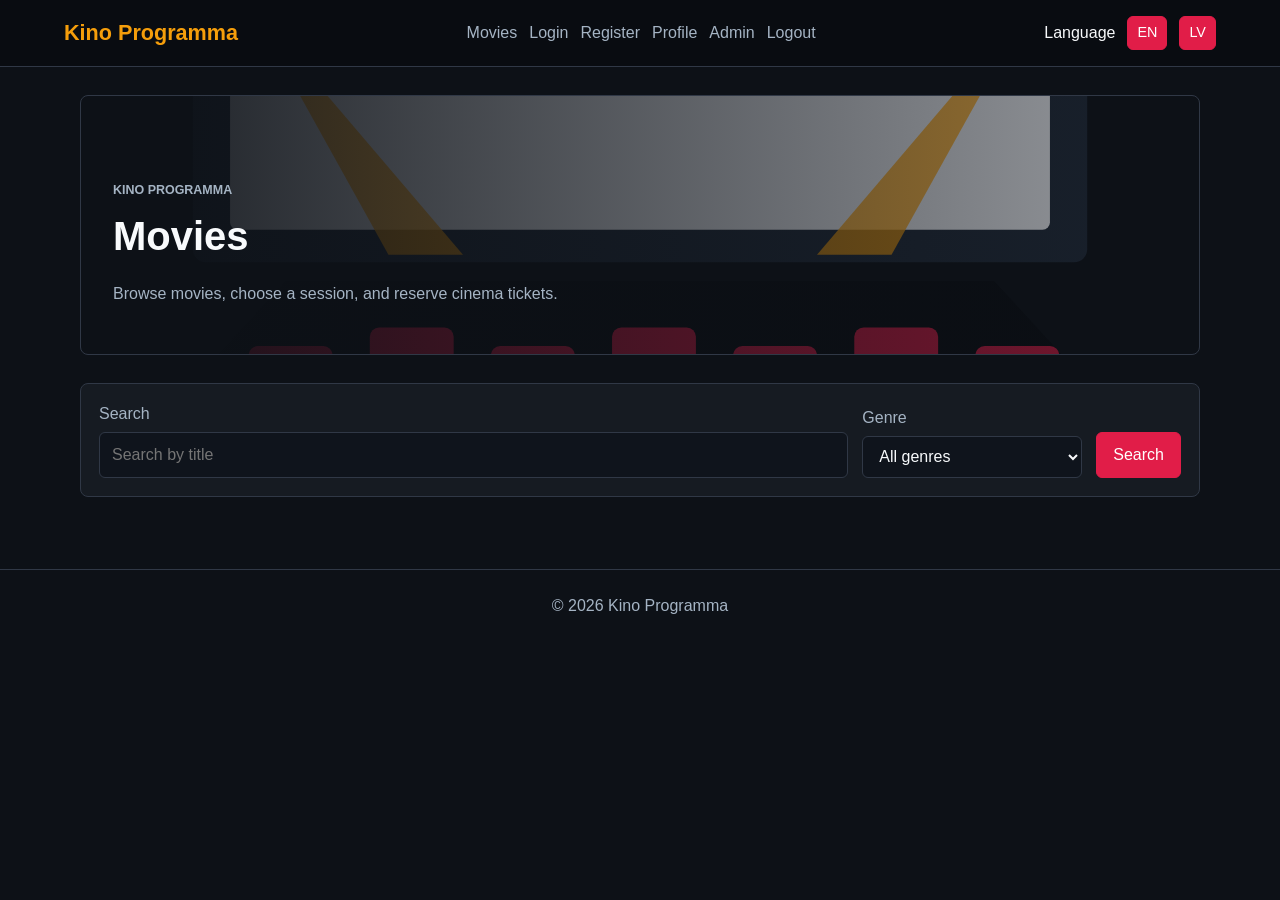
==== index.html @ 2aa00e6a "2" ====
<!doctype html>
<html lang="en">
  <head>
    <meta charset="utf-8" />
    <meta name="viewport" content="width=device-width, initial-scale=1" />
    <meta name="theme-color" content="#111827" />
    <title>Kino Programma - Movies</title>
    <link rel="manifest" href="manifest.json" />
    <link rel="stylesheet" href="css/style.css" />
  </head>
  <body>
    <header class="topbar">
      <a class="brand" href="index.html">Kino Programma</a>

      <nav>
        <a href="index.html" data-i18n="movies">Movies</a>
        <a href="login.html" class="guest-link" data-i18n="login">Login</a>
        <a href="register.html" class="guest-link" data-i18n="register"
          >Register</a
        >
        <a href="profile.html" class="user-link" data-i18n="profile">Profile</a>
        <a href="admin.html" class="admin-link" data-i18n="admin">Admin</a>
        <a href="#" id="logoutLink" class="user-link" data-i18n="logout"
          >Logout</a
        >
      </nav>

      <div class="lang">
        <span data-i18n="language">Language</span>
        <button type="button" class="small-button" onclick="setLanguage('en')">
          EN
        </button>
        <button type="button" class="small-button" onclick="setLanguage('lv')">
          LV
        </button>
      </div>
    </header>

    <main class="container">
      <section class="hero">
        <div>
          <p class="eyebrow">Kino Programma</p>
          <h1 data-i18n="movies">Movies</h1>
          <p data-i18n="welcome">
            Browse movies, choose a session, and reserve cinema tickets.
          </p>
        </div>
      </section>

      <form class="filters" id="searchForm">
        <label>
          <span data-i18n="search">Search</span>
          <input type="search" id="searchInput" placeholder="Search by title" />
        </label>

        <label>
          <span data-i18n="genre">Genre</span>
          <select id="genreSelect">
            <option value="0">All genres</option>
          </select>
        </label>

        <button type="submit" data-i18n="search">Search</button>
      </form>

      <section class="movie-grid" id="movieList"></section>
    </main>

    <footer class="footer">&copy; 2026 Kino Programma</footer>
    <script src="js/script.js"></script>
  </body>
</html>
---- css/style.css ----
:root {
  --bg: #0d1117;
  --panel: #161b22;
  --panel-light: #1f2937;
  --text: #f8fafc;
  --muted: #a5b4c4;
  --accent: #e11d48;
  --accent-2: #f59e0b;
  --line: #303846;
  --good: #22c55e;
  --warn: #f59e0b;
}

* {
  box-sizing: border-box;
}

body {
  margin: 0;
  font-family: Arial, Helvetica, sans-serif;
  background: var(--bg);
  color: var(--text);
  line-height: 1.5;
}

a {
  color: inherit;
}

.topbar {
  display: flex;
  align-items: center;
  justify-content: space-between;
  gap: 16px;
  padding: 16px 5%;
  background: #090c11;
  border-bottom: 1px solid var(--line);
  position: sticky;
  top: 0;
  z-index: 10;
}

.brand {
  color: var(--accent-2);
  font-size: 1.35rem;
  font-weight: 700;
  text-decoration: none;
}

nav,
.lang {
  display: flex;
  align-items: center;
  gap: 12px;
  flex-wrap: wrap;
}

nav a,
.lang a {
  color: var(--muted);
  text-decoration: none;
}

nav a:hover,
.lang a:hover {
  color: var(--text);
}

.container {
  width: min(1120px, 92%);
  margin: 0 auto;
  padding: 28px 0 48px;
}

.hero {
  min-height: 260px;
  display: flex;
  align-items: end;
  margin-bottom: 28px;
  padding: 32px;
  background:
    linear-gradient(90deg, rgba(13, 17, 23, 0.95), rgba(13, 17, 23, 0.35)),
    url("../images/cinema.svg");
  background-color: #141b24;
  background-size: cover;
  background-position: center;
  border: 1px solid var(--line);
  border-radius: 8px;
}

.hero h1 {
  margin: 0 0 8px;
  font-size: 2.5rem;
}

.hero p {
  max-width: 640px;
  color: var(--muted);
}

.eyebrow,
.tag {
  margin: 0 0 6px;
  color: var(--accent-2);
  font-weight: 700;
  text-transform: uppercase;
  font-size: 0.78rem;
}

.filters,
.form,
.admin-form {
  display: grid;
  gap: 14px;
  padding: 18px;
  background: var(--panel);
  border: 1px solid var(--line);
  border-radius: 8px;
  margin-bottom: 24px;
}

.filters {
  grid-template-columns: 1fr 220px auto;
  align-items: end;
}

label {
  display: grid;
  gap: 6px;
  color: var(--muted);
}

input,
select,
textarea,
button,
.button {
  min-height: 42px;
  border-radius: 6px;
  border: 1px solid var(--line);
  font: inherit;
}

input,
select,
textarea {
  width: 100%;
  padding: 10px 12px;
  color: var(--text);
  background: #0f141c;
}

textarea {
  min-height: 90px;
  resize: vertical;
}

button,
.button {
  display: inline-flex;
  justify-content: center;
  align-items: center;
  gap: 8px;
  padding: 10px 16px;
  color: white;
  background: var(--accent);
  border-color: var(--accent);
  text-decoration: none;
  cursor: pointer;
}

.small-button {
  min-height: 30px;
  padding: 5px 9px;
  font-size: 0.9rem;
}

button:hover,
.button:hover {
  filter: brightness(1.08);
}

.secondary {
  background: var(--panel-light);
  border-color: var(--line);
}

.danger {
  background: #991b1b;
  border-color: #991b1b;
}

.movie-grid {
  display: grid;
  grid-template-columns: repeat(auto-fit, minmax(240px, 1fr));
  gap: 22px;
}

.movie-card,
.detail,
.table-wrap,
.stat,
.reservation {
  background: var(--panel);
  border: 1px solid var(--line);
  border-radius: 8px;
  overflow: hidden;
}

.movie-card {
  box-shadow: 0 14px 30px rgba(0, 0, 0, 0.28);
  transition:
    transform 0.2s ease,
    box-shadow 0.2s ease,
    border-color 0.2s ease;
}

.movie-card:hover {
  transform: translateY(-6px);
  border-color: rgba(245, 158, 11, 0.55);
  box-shadow: 0 22px 44px rgba(0, 0, 0, 0.42);
}

.poster {
  aspect-ratio: 3 / 4;
  display: grid;
  place-items: center;
  background: linear-gradient(145deg, #3f0f1c, #1e293b 55%, #6b2f08);
}

.movie-poster,
.detail-poster {
  display: block;
  width: 100%;
  aspect-ratio: 2 / 3;
  object-fit: cover;
  background: #111827;
}

.detail-poster {
  border: 1px solid var(--line);
  border-radius: 8px;
  box-shadow: 0 18px 42px rgba(0, 0, 0, 0.38);
}

.poster span {
  font-size: 5rem;
  font-weight: 700;
  color: rgba(255, 255, 255, 0.88);
}

.movie-body,
.detail,
.reservation {
  padding: 18px;
}

.movie-body h2,
.detail h1 {
  margin: 0 0 10px;
}

.movie-body p,
.detail p,
.reservation p {
  color: var(--muted);
}

.movie-meta {
  display: flex;
  gap: 8px;
  flex-wrap: wrap;
  margin: 10px 0;
}

.movie-meta span {
  padding: 4px 8px;
  color: var(--text);
  background: #0f141c;
  border: 1px solid var(--line);
  border-radius: 999px;
  font-size: 0.85rem;
}

.detail-layout {
  display: grid;
  grid-template-columns: minmax(220px, 330px) 1fr;
  gap: 22px;
  align-items: start;
}

.sessions,
.stats {
  display: grid;
  gap: 14px;
  margin-top: 22px;
}

.session-row {
  display: grid;
  grid-template-columns: 1fr auto;
  gap: 12px;
  align-items: center;
  padding: 14px;
  border: 1px solid var(--line);
  border-radius: 8px;
  background: #111827;
}

.table-wrap {
  overflow-x: auto;
  margin-bottom: 24px;
}

table {
  width: 100%;
  border-collapse: collapse;
}

th,
td {
  padding: 12px;
  border-bottom: 1px solid var(--line);
  text-align: left;
}

th {
  color: var(--accent-2);
}

.actions {
  display: flex;
  gap: 8px;
  flex-wrap: wrap;
}

.notice {
  padding: 12px 14px;
  background: rgba(34, 197, 94, 0.12);
  border: 1px solid rgba(34, 197, 94, 0.45);
  border-radius: 8px;
}

.error {
  padding: 12px 14px;
  background: rgba(225, 29, 72, 0.14);
  border: 1px solid rgba(225, 29, 72, 0.45);
  border-radius: 8px;
}

.footer {
  padding: 24px 5%;
  color: var(--muted);
  border-top: 1px solid var(--line);
  text-align: center;
}

@media (max-width: 760px) {
  .topbar,
  .filters,
  .detail-layout,
  .session-row {
    grid-template-columns: 1fr;
  }

  .topbar {
    display: grid;
  }

  .hero {
    padding: 22px;
  }

  .hero h1 {
    font-size: 2rem;
  }
}
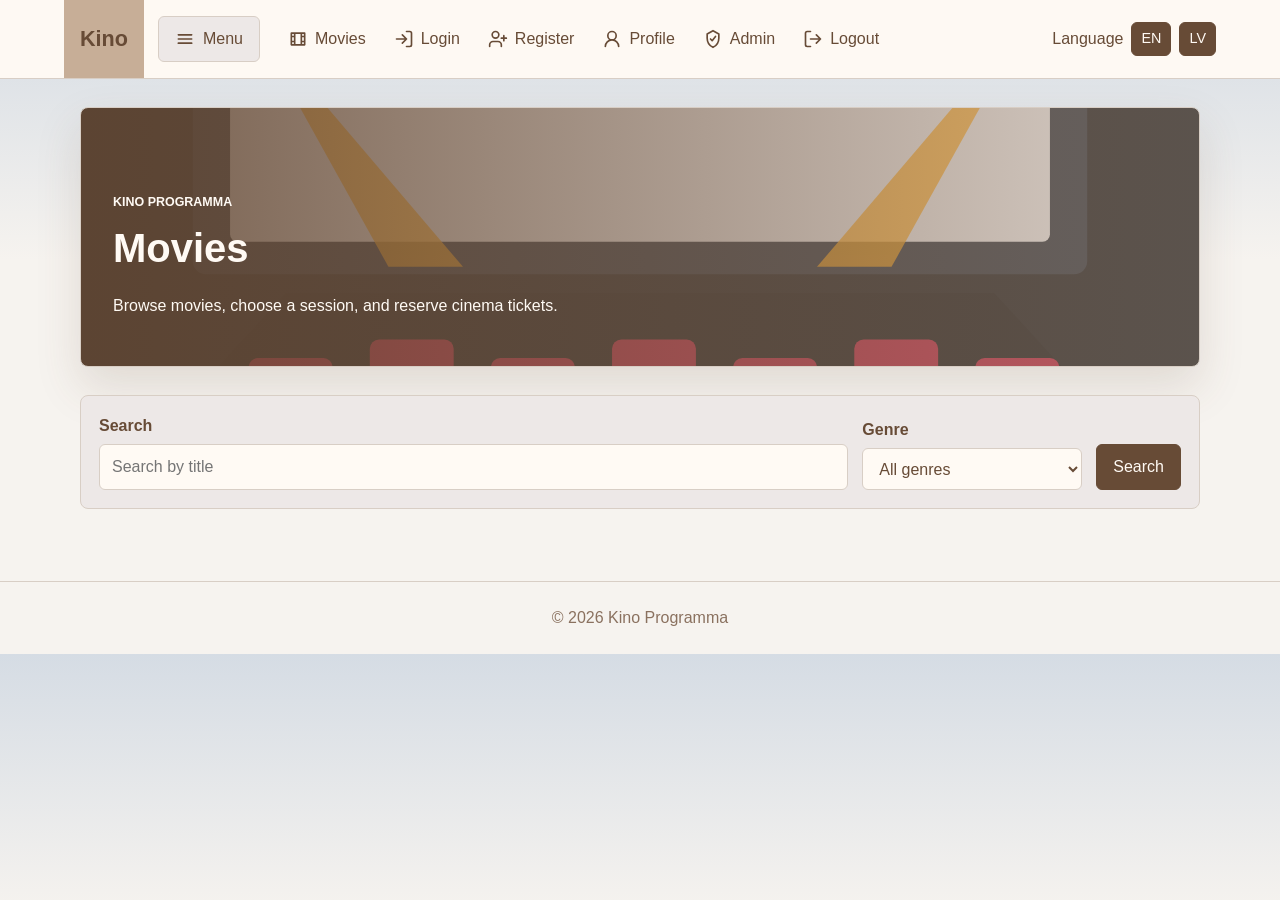
==== commit 0dc7b9e6: "4" ====
--- a/index.html
+++ b/index.html
@@ -10,19 +10,19 @@
   </head>
   <body>
     <header class="topbar">
-      <a class="brand" href="index.html">Kino Programma</a>
+      <a class="brand" href="index.html">Kino</a>
+      <button type="button" class="menu-button" onclick="toggleMenu()">
+        <span class="nav-icon icon-menu" aria-hidden="true"></span>
+        <span data-i18n="menu">Menu</span>
+      </button>
 
-      <nav>
-        <a href="index.html" data-i18n="movies">Movies</a>
-        <a href="login.html" class="guest-link" data-i18n="login">Login</a>
-        <a href="register.html" class="guest-link" data-i18n="register"
-          >Register</a
-        >
-        <a href="profile.html" class="user-link" data-i18n="profile">Profile</a>
-        <a href="admin.html" class="admin-link" data-i18n="admin">Admin</a>
-        <a href="#" id="logoutLink" class="user-link" data-i18n="logout"
-          >Logout</a
-        >
+      <nav id="mainNav">
+        <a href="index.html"><span class="nav-icon icon-movies" aria-hidden="true"></span><span data-i18n="movies">Movies</span></a>
+        <a href="login.html" class="guest-link"><span class="nav-icon icon-login" aria-hidden="true"></span><span data-i18n="login">Login</span></a>
+        <a href="register.html" class="guest-link"><span class="nav-icon icon-register" aria-hidden="true"></span><span data-i18n="register">Register</span></a>
+        <a href="profile.html" class="user-link"><span class="nav-icon icon-profile" aria-hidden="true"></span><span data-i18n="profile">Profile</span></a>
+        <a href="admin.html" class="admin-link"><span class="nav-icon icon-admin" aria-hidden="true"></span><span data-i18n="admin">Admin</span></a>
+        <a href="#" id="logoutLink" class="user-link"><span class="nav-icon icon-logout" aria-hidden="true"></span><span data-i18n="logout">Logout</span></a>
       </nav>
 
       <div class="lang">
@@ -57,6 +57,18 @@
           <span data-i18n="genre">Genre</span>
           <select id="genreSelect">
             <option value="0">All genres</option>
+            <option value="1">Action</option>
+            <option value="2">Horror</option>
+            <option value="3">Comedy</option>
+            <option value="4">Drama</option>
+            <option value="5">Science Fiction</option>
+            <option value="6">Family Adventure</option>
+            <option value="7">Animation</option>
+            <option value="8">Fantasy</option>
+            <option value="9">Romance</option>
+            <option value="10">Thriller</option>
+            <option value="11">Crime</option>
+            <option value="12">Documentary</option>
           </select>
         </label>
 
--- a/css/style.css
+++ b/css/style.css
@@ -1,14 +1,16 @@
 :root {
-  --bg: #0d1117;
-  --panel: #161b22;
-  --panel-light: #1f2937;
-  --text: #f8fafc;
-  --muted: #a5b4c4;
-  --accent: #e11d48;
-  --accent-2: #f59e0b;
-  --line: #303846;
-  --good: #22c55e;
-  --warn: #f59e0b;
+  --bg: #f6f3ef;
+  --panel: #ede8e7;
+  --panel-light: #d5dce4;
+  --text: #674b36;
+  --muted: #8a715f;
+  --accent: #674b36;
+  --accent-2: #c7ae97;
+  --line: #d8cec5;
+  --good: #5f8c68;
+  --warn: #b9824b;
+  --danger: #9a5848;
+  --soft: #fffaf4;
 }
 
 * {
@@ -18,7 +20,9 @@
 body {
   margin: 0;
   font-family: Arial, Helvetica, sans-serif;
-  background: var(--bg);
+  background:
+    linear-gradient(180deg, #d5dce4 0, #f6f3ef 260px),
+    var(--bg);
   color: var(--text);
   line-height: 1.5;
 }
@@ -28,20 +32,27 @@
 }
 
 .topbar {
-  display: flex;
+  display: grid;
+  grid-template-columns: auto auto 1fr auto;
   align-items: center;
-  justify-content: space-between;
-  gap: 16px;
-  padding: 16px 5%;
-  background: #090c11;
+  gap: 0;
+  padding: 0 5%;
+  background: rgba(255, 250, 244, 0.96);
   border-bottom: 1px solid var(--line);
   position: sticky;
   top: 0;
   z-index: 10;
+  backdrop-filter: blur(10px);
 }
 
 .brand {
-  color: var(--accent-2);
+  display: grid;
+  place-items: center;
+  min-width: 76px;
+  min-height: 78px;
+  padding: 0 16px;
+  color: var(--accent);
+  background: var(--accent-2);
   font-size: 1.35rem;
   font-weight: 700;
   text-decoration: none;
@@ -51,19 +62,99 @@
 .lang {
   display: flex;
   align-items: center;
-  gap: 12px;
+  gap: 8px;
   flex-wrap: wrap;
+}
+
+nav {
+  padding-left: 18px;
 }
 
 nav a,
 .lang a {
-  color: var(--muted);
+  display: inline-flex;
+  align-items: center;
+  gap: 7px;
+  min-height: 44px;
+  padding: 8px 10px;
+  color: var(--text);
+  border-radius: 6px;
   text-decoration: none;
 }
 
 nav a:hover,
 .lang a:hover {
-  color: var(--text);
+  background: var(--panel);
+  color: var(--warn);
+}
+
+.menu-button {
+  display: inline-flex;
+  align-items: center;
+  gap: 8px;
+  min-height: 44px;
+  margin-left: 14px;
+  color: var(--text);
+  background: var(--panel);
+  border-color: var(--line);
+}
+
+.menu-button:hover {
+  color: var(--text);
+  background: var(--accent-2);
+  border-color: var(--accent-2);
+}
+
+.nav-icon {
+  display: inline-block;
+  width: 20px;
+  height: 20px;
+  flex: 0 0 auto;
+  background-color: currentColor;
+  background-position: center;
+  background-repeat: no-repeat;
+  background-size: 20px 20px;
+  mask-position: center;
+  mask-repeat: no-repeat;
+  mask-size: 20px 20px;
+  -webkit-mask-position: center;
+  -webkit-mask-repeat: no-repeat;
+  -webkit-mask-size: 20px 20px;
+}
+
+.icon-menu {
+  mask-image: url("data:image/svg+xml,%3Csvg%20viewBox%3D%270%200%2024%2024%27%20xmlns%3D%27http%3A//www.w3.org/2000/svg%27%3E%3Cpath%20d%3D%27M4%207h16M4%2012h16M4%2017h16%27%20stroke%3D%27black%27%20stroke-width%3D%272%27%20stroke-linecap%3D%27round%27/%3E%3C/svg%3E");
+  -webkit-mask-image: url("data:image/svg+xml,%3Csvg%20viewBox%3D%270%200%2024%2024%27%20xmlns%3D%27http%3A//www.w3.org/2000/svg%27%3E%3Cpath%20d%3D%27M4%207h16M4%2012h16M4%2017h16%27%20stroke%3D%27black%27%20stroke-width%3D%272%27%20stroke-linecap%3D%27round%27/%3E%3C/svg%3E");
+}
+
+.icon-movies {
+  mask-image: url("data:image/svg+xml,%3Csvg%20viewBox%3D%270%200%2024%2024%27%20xmlns%3D%27http%3A//www.w3.org/2000/svg%27%3E%3Cpath%20d%3D%27M4%205h16v14H4zM8%205v14M16%205v14M4%209h4M16%209h4M4%2015h4M16%2015h4%27%20stroke%3D%27black%27%20stroke-width%3D%272%27%20fill%3D%27none%27%20stroke-linejoin%3D%27round%27/%3E%3C/svg%3E");
+  -webkit-mask-image: url("data:image/svg+xml,%3Csvg%20viewBox%3D%270%200%2024%2024%27%20xmlns%3D%27http%3A//www.w3.org/2000/svg%27%3E%3Cpath%20d%3D%27M4%205h16v14H4zM8%205v14M16%205v14M4%209h4M16%209h4M4%2015h4M16%2015h4%27%20stroke%3D%27black%27%20stroke-width%3D%272%27%20fill%3D%27none%27%20stroke-linejoin%3D%27round%27/%3E%3C/svg%3E");
+}
+
+.icon-login {
+  mask-image: url("data:image/svg+xml,%3Csvg%20viewBox%3D%270%200%2024%2024%27%20xmlns%3D%27http%3A//www.w3.org/2000/svg%27%3E%3Cpath%20d%3D%27M15%203h4a2%202%200%200%201%202%202v14a2%202%200%200%201-2%202h-4M10%2017l5-5-5-5M15%2012H3%27%20stroke%3D%27black%27%20stroke-width%3D%272%27%20fill%3D%27none%27%20stroke-linecap%3D%27round%27%20stroke-linejoin%3D%27round%27/%3E%3C/svg%3E");
+  -webkit-mask-image: url("data:image/svg+xml,%3Csvg%20viewBox%3D%270%200%2024%2024%27%20xmlns%3D%27http%3A//www.w3.org/2000/svg%27%3E%3Cpath%20d%3D%27M15%203h4a2%202%200%200%201%202%202v14a2%202%200%200%201-2%202h-4M10%2017l5-5-5-5M15%2012H3%27%20stroke%3D%27black%27%20stroke-width%3D%272%27%20fill%3D%27none%27%20stroke-linecap%3D%27round%27%20stroke-linejoin%3D%27round%27/%3E%3C/svg%3E");
+}
+
+.icon-register {
+  mask-image: url("data:image/svg+xml,%3Csvg%20viewBox%3D%270%200%2024%2024%27%20xmlns%3D%27http%3A//www.w3.org/2000/svg%27%3E%3Cpath%20d%3D%27M16%2021v-2a4%204%200%200%200-4-4H6a4%204%200%200%200-4%204v2M9%2011a4%204%200%201%200%200-8%204%204%200%200%200%200%208M19%208v6M22%2011h-6%27%20stroke%3D%27black%27%20stroke-width%3D%272%27%20fill%3D%27none%27%20stroke-linecap%3D%27round%27%20stroke-linejoin%3D%27round%27/%3E%3C/svg%3E");
+  -webkit-mask-image: url("data:image/svg+xml,%3Csvg%20viewBox%3D%270%200%2024%2024%27%20xmlns%3D%27http%3A//www.w3.org/2000/svg%27%3E%3Cpath%20d%3D%27M16%2021v-2a4%204%200%200%200-4-4H6a4%204%200%200%200-4%204v2M9%2011a4%204%200%201%200%200-8%204%204%200%200%200%200%208M19%208v6M22%2011h-6%27%20stroke%3D%27black%27%20stroke-width%3D%272%27%20fill%3D%27none%27%20stroke-linecap%3D%27round%27%20stroke-linejoin%3D%27round%27/%3E%3C/svg%3E");
+}
+
+.icon-profile {
+  mask-image: url("data:image/svg+xml,%3Csvg%20viewBox%3D%270%200%2024%2024%27%20xmlns%3D%27http%3A//www.w3.org/2000/svg%27%3E%3Cpath%20d%3D%27M20%2021a8%208%200%201%200-16%200M12%2013a5%205%200%201%200%200-10%205%205%200%200%200%200%2010%27%20stroke%3D%27black%27%20stroke-width%3D%272%27%20fill%3D%27none%27%20stroke-linecap%3D%27round%27/%3E%3C/svg%3E");
+  -webkit-mask-image: url("data:image/svg+xml,%3Csvg%20viewBox%3D%270%200%2024%2024%27%20xmlns%3D%27http%3A//www.w3.org/2000/svg%27%3E%3Cpath%20d%3D%27M20%2021a8%208%200%201%200-16%200M12%2013a5%205%200%201%200%200-10%205%205%200%200%200%200%2010%27%20stroke%3D%27black%27%20stroke-width%3D%272%27%20fill%3D%27none%27%20stroke-linecap%3D%27round%27/%3E%3C/svg%3E");
+}
+
+.icon-admin {
+  mask-image: url("data:image/svg+xml,%3Csvg%20viewBox%3D%270%200%2024%2024%27%20xmlns%3D%27http%3A//www.w3.org/2000/svg%27%3E%3Cpath%20d%3D%27M12%202l7%204v5c0%205-3%209-7%2011-4-2-7-6-7-11V6zM9%2012l2%202%204-5%27%20stroke%3D%27black%27%20stroke-width%3D%272%27%20fill%3D%27none%27%20stroke-linecap%3D%27round%27%20stroke-linejoin%3D%27round%27/%3E%3C/svg%3E");
+  -webkit-mask-image: url("data:image/svg+xml,%3Csvg%20viewBox%3D%270%200%2024%2024%27%20xmlns%3D%27http%3A//www.w3.org/2000/svg%27%3E%3Cpath%20d%3D%27M12%202l7%204v5c0%205-3%209-7%2011-4-2-7-6-7-11V6zM9%2012l2%202%204-5%27%20stroke%3D%27black%27%20stroke-width%3D%272%27%20fill%3D%27none%27%20stroke-linecap%3D%27round%27%20stroke-linejoin%3D%27round%27/%3E%3C/svg%3E");
+}
+
+.icon-logout {
+  mask-image: url("data:image/svg+xml,%3Csvg%20viewBox%3D%270%200%2024%2024%27%20xmlns%3D%27http%3A//www.w3.org/2000/svg%27%3E%3Cpath%20d%3D%27M9%2021H5a2%202%200%200%201-2-2V5a2%202%200%200%201%202-2h4M16%2017l5-5-5-5M21%2012H9%27%20stroke%3D%27black%27%20stroke-width%3D%272%27%20fill%3D%27none%27%20stroke-linecap%3D%27round%27%20stroke-linejoin%3D%27round%27/%3E%3C/svg%3E");
+  -webkit-mask-image: url("data:image/svg+xml,%3Csvg%20viewBox%3D%270%200%2024%2024%27%20xmlns%3D%27http%3A//www.w3.org/2000/svg%27%3E%3Cpath%20d%3D%27M9%2021H5a2%202%200%200%201-2-2V5a2%202%200%200%201%202-2h4M16%2017l5-5-5-5M21%2012H9%27%20stroke%3D%27black%27%20stroke-width%3D%272%27%20fill%3D%27none%27%20stroke-linecap%3D%27round%27%20stroke-linejoin%3D%27round%27/%3E%3C/svg%3E");
 }
 
 .container {
@@ -79,29 +170,31 @@
   margin-bottom: 28px;
   padding: 32px;
   background:
-    linear-gradient(90deg, rgba(13, 17, 23, 0.95), rgba(13, 17, 23, 0.35)),
+    linear-gradient(90deg, rgba(103, 75, 54, 0.88), rgba(199, 174, 151, 0.42)),
     url("../images/cinema.svg");
-  background-color: #141b24;
+  background-color: var(--panel-light);
   background-size: cover;
   background-position: center;
   border: 1px solid var(--line);
   border-radius: 8px;
+  box-shadow: 0 20px 45px rgba(103, 75, 54, 0.15);
 }
 
 .hero h1 {
   margin: 0 0 8px;
+  color: #fffaf4;
   font-size: 2.5rem;
 }
 
 .hero p {
   max-width: 640px;
-  color: var(--muted);
+  color: #fffaf4;
 }
 
 .eyebrow,
 .tag {
   margin: 0 0 6px;
-  color: var(--accent-2);
+  color: var(--warn);
   font-weight: 700;
   text-transform: uppercase;
   font-size: 0.78rem;
@@ -127,6 +220,15 @@
 label {
   display: grid;
   gap: 6px;
+  color: var(--muted);
+}
+
+label span {
+  color: var(--text);
+  font-weight: 700;
+}
+
+small {
   color: var(--muted);
 }
 
@@ -147,7 +249,14 @@
   width: 100%;
   padding: 10px 12px;
   color: var(--text);
-  background: #0f141c;
+  background: var(--soft);
+}
+
+input:focus,
+select:focus,
+textarea:focus {
+  outline: 2px solid rgba(199, 174, 151, 0.7);
+  border-color: var(--accent-2);
 }
 
 textarea {
@@ -162,7 +271,7 @@
   align-items: center;
   gap: 8px;
   padding: 10px 16px;
-  color: white;
+  color: #fffaf4;
   background: var(--accent);
   border-color: var(--accent);
   text-decoration: none;
@@ -177,17 +286,31 @@
 
 button:hover,
 .button:hover {
-  filter: brightness(1.08);
+  background: #7a5a42;
+  border-color: #7a5a42;
+}
+
+button:disabled,
+input:disabled {
+  cursor: not-allowed;
+  opacity: 0.55;
 }
 
 .secondary {
+  color: var(--text);
   background: var(--panel-light);
   border-color: var(--line);
 }
 
+.secondary:hover {
+  color: var(--text);
+  background: #c7ae97;
+  border-color: #c7ae97;
+}
+
 .danger {
-  background: #991b1b;
-  border-color: #991b1b;
+  background: var(--danger);
+  border-color: var(--danger);
 }
 
 .movie-grid {
@@ -208,7 +331,7 @@
 }
 
 .movie-card {
-  box-shadow: 0 14px 30px rgba(0, 0, 0, 0.28);
+  box-shadow: 0 14px 30px rgba(103, 75, 54, 0.12);
   transition:
     transform 0.2s ease,
     box-shadow 0.2s ease,
@@ -217,15 +340,15 @@
 
 .movie-card:hover {
   transform: translateY(-6px);
-  border-color: rgba(245, 158, 11, 0.55);
-  box-shadow: 0 22px 44px rgba(0, 0, 0, 0.42);
+  border-color: rgba(199, 174, 151, 0.85);
+  box-shadow: 0 22px 44px rgba(103, 75, 54, 0.18);
 }
 
 .poster {
   aspect-ratio: 3 / 4;
   display: grid;
   place-items: center;
-  background: linear-gradient(145deg, #3f0f1c, #1e293b 55%, #6b2f08);
+  background: linear-gradient(145deg, #d5dce4, #ede8e7 55%, #c7ae97);
 }
 
 .movie-poster,
@@ -234,19 +357,19 @@
   width: 100%;
   aspect-ratio: 2 / 3;
   object-fit: cover;
-  background: #111827;
+  background: var(--panel-light);
 }
 
 .detail-poster {
   border: 1px solid var(--line);
   border-radius: 8px;
-  box-shadow: 0 18px 42px rgba(0, 0, 0, 0.38);
+  box-shadow: 0 18px 42px rgba(103, 75, 54, 0.18);
 }
 
 .poster span {
   font-size: 5rem;
   font-weight: 700;
-  color: rgba(255, 255, 255, 0.88);
+  color: var(--accent);
 }
 
 .movie-body,
@@ -276,7 +399,7 @@
 .movie-meta span {
   padding: 4px 8px;
   color: var(--text);
-  background: #0f141c;
+  background: var(--soft);
   border: 1px solid var(--line);
   border-radius: 999px;
   font-size: 0.85rem;
@@ -294,6 +417,22 @@
   display: grid;
   gap: 14px;
   margin-top: 22px;
+}
+
+.stats {
+  grid-template-columns: repeat(auto-fit, minmax(220px, 1fr));
+  margin-bottom: 28px;
+}
+
+.stat p {
+  margin: 0 0 8px;
+  color: var(--muted);
+}
+
+.stat strong {
+  display: block;
+  font-size: 1.6rem;
+  color: var(--accent);
 }
 
 .session-row {
@@ -304,7 +443,7 @@
   padding: 14px;
   border: 1px solid var(--line);
   border-radius: 8px;
-  background: #111827;
+  background: var(--soft);
 }
 
 .table-wrap {
@@ -325,7 +464,7 @@
 }
 
 th {
-  color: var(--accent-2);
+  color: var(--accent);
 }
 
 .actions {
@@ -336,16 +475,27 @@
 
 .notice {
   padding: 12px 14px;
-  background: rgba(34, 197, 94, 0.12);
-  border: 1px solid rgba(34, 197, 94, 0.45);
+  color: #31543a;
+  background: rgba(95, 140, 104, 0.14);
+  border: 1px solid rgba(95, 140, 104, 0.45);
   border-radius: 8px;
 }
 
 .error {
   padding: 12px 14px;
-  background: rgba(225, 29, 72, 0.14);
-  border: 1px solid rgba(225, 29, 72, 0.45);
-  border-radius: 8px;
+  color: #7b372d;
+  background: rgba(154, 88, 72, 0.14);
+  border: 1px solid rgba(154, 88, 72, 0.45);
+  border-radius: 8px;
+}
+
+.page-message {
+  margin: 0 0 18px;
+}
+
+.empty {
+  color: var(--muted);
+  margin: 0;
 }
 
 .footer {
@@ -356,7 +506,6 @@
 }
 
 @media (max-width: 760px) {
-  .topbar,
   .filters,
   .detail-layout,
   .session-row {
@@ -364,7 +513,38 @@
   }
 
   .topbar {
-    display: grid;
+    grid-template-columns: auto 1fr;
+    gap: 10px;
+    padding: 0 4% 12px;
+  }
+
+  .brand {
+    min-height: 64px;
+    min-width: 68px;
+  }
+
+  .menu-button {
+    justify-self: end;
+    margin-left: 0;
+  }
+
+  nav {
+    display: none;
+    grid-column: 1 / -1;
+    padding-left: 0;
+  }
+
+  nav.is-open {
+    display: flex;
+  }
+
+  nav a {
+    width: 100%;
+    background: var(--panel);
+  }
+
+  .lang {
+    grid-column: 1 / -1;
   }
 
   .hero {
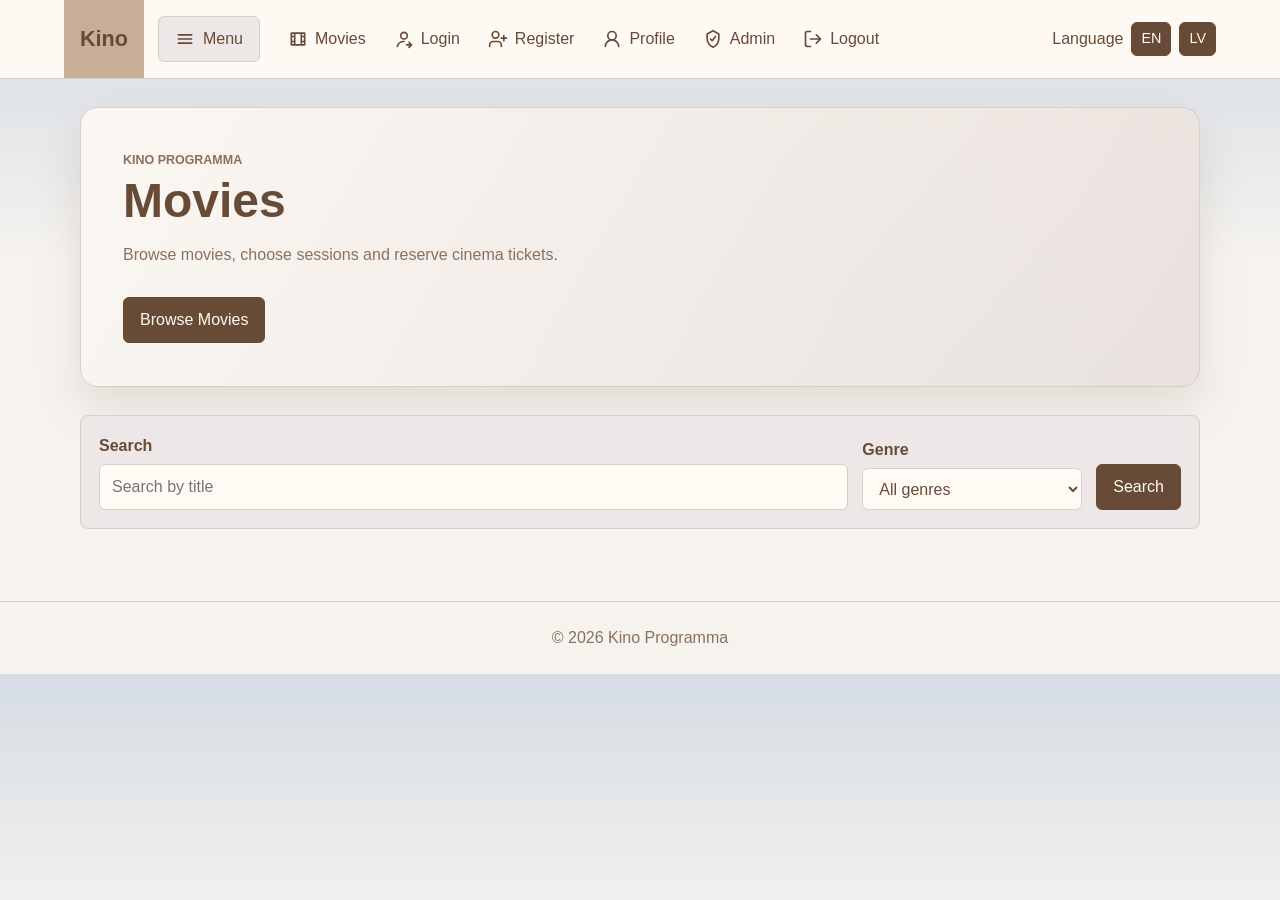
==== commit 86892a3d: "6" ====
--- a/index.html
+++ b/index.html
@@ -15,14 +15,54 @@
         <span class="nav-icon icon-menu" aria-hidden="true"></span>
         <span data-i18n="menu">Menu</span>
       </button>
+      <div class="menu-dropdown" id="menuDropdown">
+        <a href="index.html#movieList"
+          ><span class="nav-icon icon-movies" aria-hidden="true"></span
+          ><span data-i18n="movies">Movies</span></a
+        >
+        <a href="index.html#movieList"
+          ><span class="nav-icon icon-sessions" aria-hidden="true"></span
+          ><span data-i18n="sessions">Sessions</span></a
+        >
+        <a href="#"
+          ><span class="nav-icon icon-news" aria-hidden="true"></span
+          ><span data-i18n="news">News</span></a
+        >
+        <a href="#"
+          ><span class="nav-icon icon-gifts" aria-hidden="true"></span
+          ><span data-i18n="gifts">Gifts</span></a
+        >
+        <a href="#"
+          ><span class="nav-icon icon-events" aria-hidden="true"></span
+          ><span data-i18n="events">Events</span></a
+        >
+      </div>
 
       <nav id="mainNav">
-        <a href="index.html"><span class="nav-icon icon-movies" aria-hidden="true"></span><span data-i18n="movies">Movies</span></a>
-        <a href="login.html" class="guest-link"><span class="nav-icon icon-login" aria-hidden="true"></span><span data-i18n="login">Login</span></a>
-        <a href="register.html" class="guest-link"><span class="nav-icon icon-register" aria-hidden="true"></span><span data-i18n="register">Register</span></a>
-        <a href="profile.html" class="user-link"><span class="nav-icon icon-profile" aria-hidden="true"></span><span data-i18n="profile">Profile</span></a>
-        <a href="admin.html" class="admin-link"><span class="nav-icon icon-admin" aria-hidden="true"></span><span data-i18n="admin">Admin</span></a>
-        <a href="#" id="logoutLink" class="user-link"><span class="nav-icon icon-logout" aria-hidden="true"></span><span data-i18n="logout">Logout</span></a>
+        <a href="index.html"
+          ><span class="nav-icon icon-movies" aria-hidden="true"></span
+          ><span data-i18n="movies">Movies</span></a
+        >
+        <a href="login.html" class="guest-link"
+          ><span class="nav-icon icon-login" aria-hidden="true"></span
+          ><span data-i18n="login">Login</span></a
+        >
+        <a href="register.html" class="guest-link"
+          ><span class="nav-icon icon-register" aria-hidden="true"></span
+          ><span data-i18n="register">Register</span></a
+        >
+        <a href="profile.html" class="user-link"
+          ><span class="nav-icon icon-profile" aria-hidden="true"></span
+          ><span data-i18n="profile">Profile</span></a
+        >
+        <a href="admin.html" class="admin-link"
+          ><span class="nav-icon icon-admin" aria-hidden="true"></span
+          ><span data-i18n="admin">Admin</span></a
+        >
+        <a href="#" id="logoutLink" class="user-link"
+          ><span class="nav-icon icon-logout" aria-hidden="true"></span
+          ><span data-i18n="logout">Logout</span></a
+        >
       </nav>
 
       <div class="lang">
@@ -41,9 +81,8 @@
         <div>
           <p class="eyebrow">Kino Programma</p>
           <h1 data-i18n="movies">Movies</h1>
-          <p data-i18n="welcome">
-            Browse movies, choose a session, and reserve cinema tickets.
-          </p>
+          <p>Browse movies, choose sessions and reserve cinema tickets.</p>
+          <a class="button hero-button" href="#movieList">Browse Movies</a>
         </div>
       </section>
 
--- a/css/style.css
+++ b/css/style.css
@@ -20,9 +20,7 @@
 body {
   margin: 0;
   font-family: Arial, Helvetica, sans-serif;
-  background:
-    linear-gradient(180deg, #d5dce4 0, #f6f3ef 260px),
-    var(--bg);
+  background: linear-gradient(180deg, #d5dce4 0, #f6f3ef 260px), var(--bg);
   color: var(--text);
   line-height: 1.5;
 }
@@ -103,6 +101,40 @@
   color: var(--text);
   background: var(--accent-2);
   border-color: var(--accent-2);
+}
+
+.menu-dropdown {
+  position: absolute;
+  top: calc(100% + 8px);
+  left: calc(5% + 104px);
+  display: none;
+  width: min(280px, 90vw);
+  padding: 10px;
+  background: var(--soft);
+  border: 1px solid var(--line);
+  border-radius: 10px;
+  box-shadow: 0 18px 34px rgba(103, 75, 54, 0.16);
+  z-index: 20;
+}
+
+.menu-dropdown.is-open {
+  display: grid;
+  gap: 4px;
+}
+
+.menu-dropdown a {
+  display: flex;
+  align-items: center;
+  gap: 10px;
+  padding: 10px 12px;
+  color: var(--text);
+  border-radius: 7px;
+  text-decoration: none;
+}
+
+.menu-dropdown a:hover {
+  background: var(--panel);
+  color: var(--warn);
 }
 
 .nav-icon {
@@ -133,8 +165,8 @@
 }
 
 .icon-login {
-  mask-image: url("data:image/svg+xml,%3Csvg%20viewBox%3D%270%200%2024%2024%27%20xmlns%3D%27http%3A//www.w3.org/2000/svg%27%3E%3Cpath%20d%3D%27M15%203h4a2%202%200%200%201%202%202v14a2%202%200%200%201-2%202h-4M10%2017l5-5-5-5M15%2012H3%27%20stroke%3D%27black%27%20stroke-width%3D%272%27%20fill%3D%27none%27%20stroke-linecap%3D%27round%27%20stroke-linejoin%3D%27round%27/%3E%3C/svg%3E");
-  -webkit-mask-image: url("data:image/svg+xml,%3Csvg%20viewBox%3D%270%200%2024%2024%27%20xmlns%3D%27http%3A//www.w3.org/2000/svg%27%3E%3Cpath%20d%3D%27M15%203h4a2%202%200%200%201%202%202v14a2%202%200%200%201-2%202h-4M10%2017l5-5-5-5M15%2012H3%27%20stroke%3D%27black%27%20stroke-width%3D%272%27%20fill%3D%27none%27%20stroke-linecap%3D%27round%27%20stroke-linejoin%3D%27round%27/%3E%3C/svg%3E");
+  mask-image: url("data:image/svg+xml,%3Csvg%20viewBox%3D%270%200%2024%2024%27%20xmlns%3D%27http%3A//www.w3.org/2000/svg%27%3E%3Cpath%20d%3D%27M12%2012a4%204%200%201%200%200-8%204%204%200%200%200%200%208zM4%2021a8%208%200%200%201%208-6M15%2019h6M18%2016l3%203-3%203%27%20stroke%3D%27black%27%20stroke-width%3D%272%27%20fill%3D%27none%27%20stroke-linecap%3D%27round%27%20stroke-linejoin%3D%27round%27/%3E%3C/svg%3E");
+  -webkit-mask-image: url("data:image/svg+xml,%3Csvg%20viewBox%3D%270%200%2024%2024%27%20xmlns%3D%27http%3A//www.w3.org/2000/svg%27%3E%3Cpath%20d%3D%27M12%2012a4%204%200%201%200%200-8%204%204%200%200%200%200%208zM4%2021a8%208%200%200%201%208-6M15%2019h6M18%2016l3%203-3%203%27%20stroke%3D%27black%27%20stroke-width%3D%272%27%20fill%3D%27none%27%20stroke-linecap%3D%27round%27%20stroke-linejoin%3D%27round%27/%3E%3C/svg%3E");
 }
 
 .icon-register {
@@ -155,6 +187,26 @@
 .icon-logout {
   mask-image: url("data:image/svg+xml,%3Csvg%20viewBox%3D%270%200%2024%2024%27%20xmlns%3D%27http%3A//www.w3.org/2000/svg%27%3E%3Cpath%20d%3D%27M9%2021H5a2%202%200%200%201-2-2V5a2%202%200%200%201%202-2h4M16%2017l5-5-5-5M21%2012H9%27%20stroke%3D%27black%27%20stroke-width%3D%272%27%20fill%3D%27none%27%20stroke-linecap%3D%27round%27%20stroke-linejoin%3D%27round%27/%3E%3C/svg%3E");
   -webkit-mask-image: url("data:image/svg+xml,%3Csvg%20viewBox%3D%270%200%2024%2024%27%20xmlns%3D%27http%3A//www.w3.org/2000/svg%27%3E%3Cpath%20d%3D%27M9%2021H5a2%202%200%200%201-2-2V5a2%202%200%200%201%202-2h4M16%2017l5-5-5-5M21%2012H9%27%20stroke%3D%27black%27%20stroke-width%3D%272%27%20fill%3D%27none%27%20stroke-linecap%3D%27round%27%20stroke-linejoin%3D%27round%27/%3E%3C/svg%3E");
+}
+
+.icon-sessions {
+  mask-image: url("data:image/svg+xml,%3Csvg%20viewBox%3D%270%200%2024%2024%27%20xmlns%3D%27http%3A//www.w3.org/2000/svg%27%3E%3Cpath%20d%3D%27M7%202v4M17%202v4M3%209h18M5%204h14a2%202%200%200%201%202%202v13a2%202%200%200%201-2%202H5a2%202%200%200%201-2-2V6a2%202%200%200%201%202-2zM8%2013h3M8%2017h7%27%20stroke%3D%27black%27%20stroke-width%3D%272%27%20fill%3D%27none%27%20stroke-linecap%3D%27round%27%20stroke-linejoin%3D%27round%27/%3E%3C/svg%3E");
+  -webkit-mask-image: url("data:image/svg+xml,%3Csvg%20viewBox%3D%270%200%2024%2024%27%20xmlns%3D%27http%3A//www.w3.org/2000/svg%27%3E%3Cpath%20d%3D%27M7%202v4M17%202v4M3%209h18M5%204h14a2%202%200%200%201%202%202v13a2%202%200%200%201-2%202H5a2%202%200%200%201-2-2V6a2%202%200%200%201%202-2zM8%2013h3M8%2017h7%27%20stroke%3D%27black%27%20stroke-width%3D%272%27%20fill%3D%27none%27%20stroke-linecap%3D%27round%27%20stroke-linejoin%3D%27round%27/%3E%3C/svg%3E");
+}
+
+.icon-news {
+  mask-image: url("data:image/svg+xml,%3Csvg%20viewBox%3D%270%200%2024%2024%27%20xmlns%3D%27http%3A//www.w3.org/2000/svg%27%3E%3Cpath%20d%3D%27M4%205h16v14H4zM8%209h8M8%2013h8M8%2017h5%27%20stroke%3D%27black%27%20stroke-width%3D%272%27%20fill%3D%27none%27%20stroke-linecap%3D%27round%27%20stroke-linejoin%3D%27round%27/%3E%3C/svg%3E");
+  -webkit-mask-image: url("data:image/svg+xml,%3Csvg%20viewBox%3D%270%200%2024%2024%27%20xmlns%3D%27http%3A//www.w3.org/2000/svg%27%3E%3Cpath%20d%3D%27M4%205h16v14H4zM8%209h8M8%2013h8M8%2017h5%27%20stroke%3D%27black%27%20stroke-width%3D%272%27%20fill%3D%27none%27%20stroke-linecap%3D%27round%27%20stroke-linejoin%3D%27round%27/%3E%3C/svg%3E");
+}
+
+.icon-gifts {
+  mask-image: url("data:image/svg+xml,%3Csvg%20viewBox%3D%270%200%2024%2024%27%20xmlns%3D%27http%3A//www.w3.org/2000/svg%27%3E%3Cpath%20d%3D%27M20%2012v9H4v-9M2%207h20v5H2zM12%207v14M12%207H8.5a2.5%202.5%200%201%201%202.5-2.5V7zM12%207h3.5A2.5%202.5%200%201%200%2013%204.5V7z%27%20stroke%3D%27black%27%20stroke-width%3D%272%27%20fill%3D%27none%27%20stroke-linecap%3D%27round%27%20stroke-linejoin%3D%27round%27/%3E%3C/svg%3E");
+  -webkit-mask-image: url("data:image/svg+xml,%3Csvg%20viewBox%3D%270%200%2024%2024%27%20xmlns%3D%27http%3A//www.w3.org/2000/svg%27%3E%3Cpath%20d%3D%27M20%2012v9H4v-9M2%207h20v5H2zM12%207v14M12%207H8.5a2.5%202.5%200%201%201%202.5-2.5V7zM12%207h3.5A2.5%202.5%200%201%200%2013%204.5V7z%27%20stroke%3D%27black%27%20stroke-width%3D%272%27%20fill%3D%27none%27%20stroke-linecap%3D%27round%27%20stroke-linejoin%3D%27round%27/%3E%3C/svg%3E");
+}
+
+.icon-events {
+  mask-image: url("data:image/svg+xml,%3Csvg%20viewBox%3D%270%200%2024%2024%27%20xmlns%3D%27http%3A//www.w3.org/2000/svg%27%3E%3Cpath%20d%3D%27M12%202l2.8%205.7L21%208.6l-4.5%204.4%201.1%206.2L12%2016.3l-5.6%202.9%201.1-6.2L3%208.6l6.2-.9z%27%20stroke%3D%27black%27%20stroke-width%3D%272%27%20fill%3D%27none%27%20stroke-linecap%3D%27round%27%20stroke-linejoin%3D%27round%27/%3E%3C/svg%3E");
+  -webkit-mask-image: url("data:image/svg+xml,%3Csvg%20viewBox%3D%270%200%2024%2024%27%20xmlns%3D%27http%3A//www.w3.org/2000/svg%27%3E%3Cpath%20d%3D%27M12%202l2.8%205.7L21%208.6l-4.5%204.4%201.1%206.2L12%2016.3l-5.6%202.9%201.1-6.2L3%208.6l6.2-.9z%27%20stroke%3D%27black%27%20stroke-width%3D%272%27%20fill%3D%27none%27%20stroke-linecap%3D%27round%27%20stroke-linejoin%3D%27round%27/%3E%3C/svg%3E");
 }
 
 .container {
@@ -164,31 +216,49 @@
 }
 
 .hero {
-  min-height: 260px;
+  min-height: 280px;
   display: flex;
-  align-items: end;
+  align-items: center;
   margin-bottom: 28px;
-  padding: 32px;
+  padding: 42px;
   background:
-    linear-gradient(90deg, rgba(103, 75, 54, 0.88), rgba(199, 174, 151, 0.42)),
-    url("../images/cinema.svg");
-  background-color: var(--panel-light);
-  background-size: cover;
-  background-position: center;
-  border: 1px solid var(--line);
-  border-radius: 8px;
-  box-shadow: 0 20px 45px rgba(103, 75, 54, 0.15);
+    linear-gradient(
+      135deg,
+      rgba(255, 250, 244, 0.92),
+      rgba(237, 232, 231, 0.86)
+    ),
+    linear-gradient(45deg, var(--panel-light), var(--accent-2));
+  border: 1px solid var(--line);
+  border-radius: 18px;
+  box-shadow: 0 20px 45px rgba(103, 75, 54, 0.14);
+}
+
+.hero > div {
+  max-width: 680px;
 }
 
 .hero h1 {
-  margin: 0 0 8px;
-  color: #fffaf4;
-  font-size: 2.5rem;
+  margin: 0 0 12px;
+  color: var(--text);
+  font-size: 3rem;
+  line-height: 1.05;
 }
 
 .hero p {
   max-width: 640px;
-  color: #fffaf4;
+  color: var(--muted);
+}
+
+.hero-button {
+  margin-top: 14px;
+  background: var(--accent);
+  border-color: var(--accent);
+  color: white;
+}
+
+.hero-button:hover {
+  background: var(--muted);
+  border-color: var(--muted);
 }
 
 .eyebrow,
@@ -528,14 +598,15 @@
     margin-left: 0;
   }
 
+  .menu-dropdown {
+    top: 68px;
+    left: 4%;
+    width: 92%;
+  }
+
   nav {
-    display: none;
     grid-column: 1 / -1;
     padding-left: 0;
-  }
-
-  nav.is-open {
-    display: flex;
   }
 
   nav a {
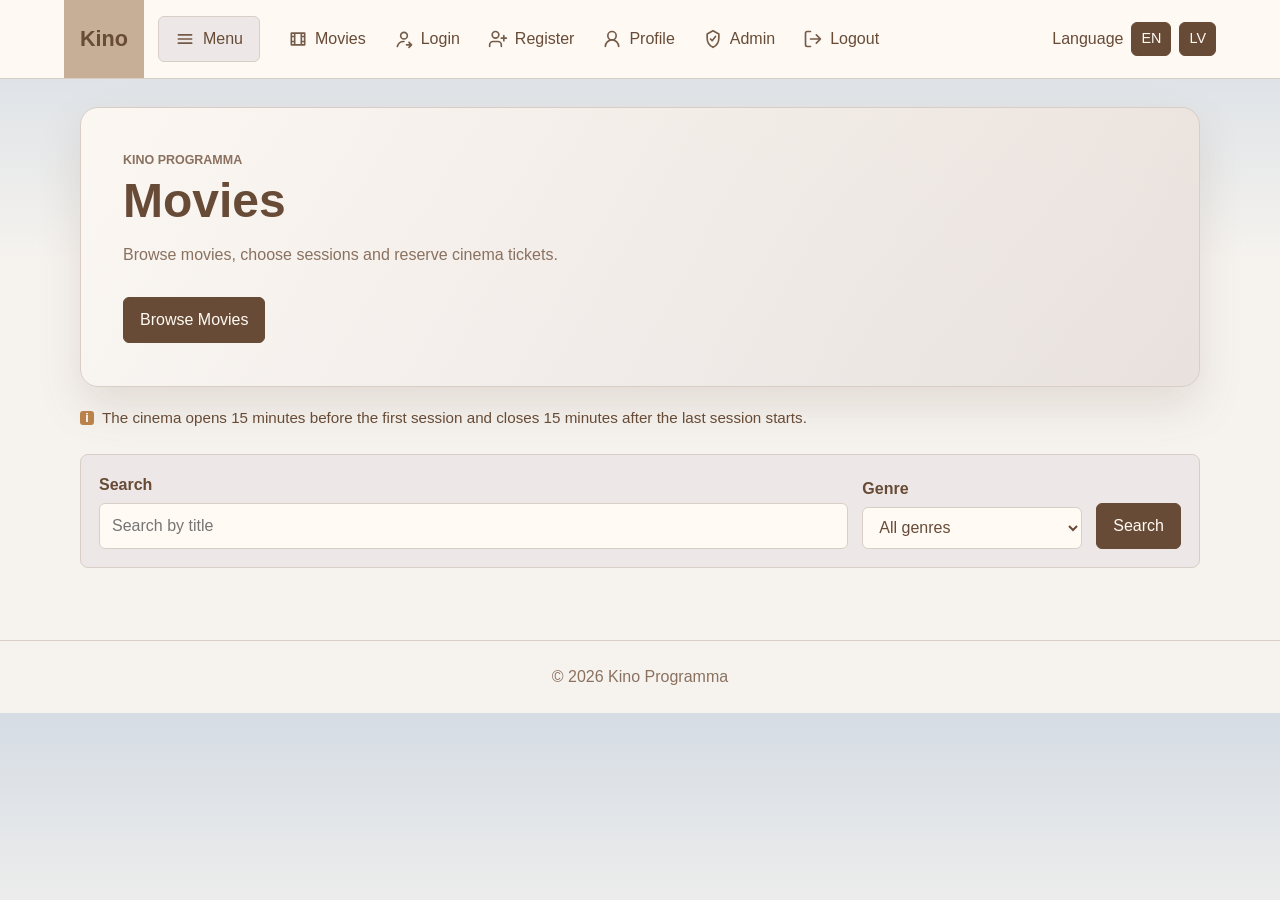
==== commit 22d6b52a: "7" ====
--- a/index.html
+++ b/index.html
@@ -12,56 +12,105 @@
     <header class="topbar">
       <a class="brand" href="index.html">Kino</a>
       <button type="button" class="menu-button" onclick="toggleMenu()">
-        <span class="nav-icon icon-menu" aria-hidden="true"></span>
+        <img
+          class="nav-icon"
+          src="images/icons/menu.svg"
+          alt=""
+          aria-hidden="true"
+        />
         <span data-i18n="menu">Menu</span>
       </button>
       <div class="menu-dropdown" id="menuDropdown">
         <a href="index.html#movieList"
-          ><span class="nav-icon icon-movies" aria-hidden="true"></span
-          ><span data-i18n="movies">Movies</span></a
+          ><img
+            class="nav-icon"
+            src="images/icons/movies.svg"
+            alt=""
+            aria-hidden="true"
+          /><span data-i18n="movies">Movies</span></a
         >
         <a href="index.html#movieList"
-          ><span class="nav-icon icon-sessions" aria-hidden="true"></span
-          ><span data-i18n="sessions">Sessions</span></a
+          ><img
+            class="nav-icon"
+            src="images/icons/sessions.svg"
+            alt=""
+            aria-hidden="true"
+          /><span data-i18n="sessions">Sessions</span></a
         >
         <a href="#"
-          ><span class="nav-icon icon-news" aria-hidden="true"></span
-          ><span data-i18n="news">News</span></a
+          ><img
+            class="nav-icon"
+            src="images/icons/news.svg"
+            alt=""
+            aria-hidden="true"
+          /><span data-i18n="news">News</span></a
         >
         <a href="#"
-          ><span class="nav-icon icon-gifts" aria-hidden="true"></span
-          ><span data-i18n="gifts">Gifts</span></a
+          ><img
+            class="nav-icon"
+            src="images/icons/gifts.svg"
+            alt=""
+            aria-hidden="true"
+          /><span data-i18n="gifts">Gifts</span></a
         >
         <a href="#"
-          ><span class="nav-icon icon-events" aria-hidden="true"></span
-          ><span data-i18n="events">Events</span></a
+          ><img
+            class="nav-icon"
+            src="images/icons/events.svg"
+            alt=""
+            aria-hidden="true"
+          /><span data-i18n="events">Events</span></a
         >
       </div>
 
       <nav id="mainNav">
         <a href="index.html"
-          ><span class="nav-icon icon-movies" aria-hidden="true"></span
-          ><span data-i18n="movies">Movies</span></a
+          ><img
+            class="nav-icon"
+            src="images/icons/movies.svg"
+            alt=""
+            aria-hidden="true"
+          /><span data-i18n="movies">Movies</span></a
         >
         <a href="login.html" class="guest-link"
-          ><span class="nav-icon icon-login" aria-hidden="true"></span
-          ><span data-i18n="login">Login</span></a
+          ><img
+            class="nav-icon"
+            src="images/icons/login.svg"
+            alt=""
+            aria-hidden="true"
+          /><span data-i18n="login">Login</span></a
         >
         <a href="register.html" class="guest-link"
-          ><span class="nav-icon icon-register" aria-hidden="true"></span
-          ><span data-i18n="register">Register</span></a
+          ><img
+            class="nav-icon"
+            src="images/icons/register.svg"
+            alt=""
+            aria-hidden="true"
+          /><span data-i18n="register">Register</span></a
         >
         <a href="profile.html" class="user-link"
-          ><span class="nav-icon icon-profile" aria-hidden="true"></span
-          ><span data-i18n="profile">Profile</span></a
+          ><img
+            class="nav-icon"
+            src="images/icons/profile.svg"
+            alt=""
+            aria-hidden="true"
+          /><span data-i18n="profile">Profile</span></a
         >
         <a href="admin.html" class="admin-link"
-          ><span class="nav-icon icon-admin" aria-hidden="true"></span
-          ><span data-i18n="admin">Admin</span></a
+          ><img
+            class="nav-icon"
+            src="images/icons/admin.svg"
+            alt=""
+            aria-hidden="true"
+          /><span data-i18n="admin">Admin</span></a
         >
         <a href="#" id="logoutLink" class="user-link"
-          ><span class="nav-icon icon-logout" aria-hidden="true"></span
-          ><span data-i18n="logout">Logout</span></a
+          ><img
+            class="nav-icon"
+            src="images/icons/logout.svg"
+            alt=""
+            aria-hidden="true"
+          /><span data-i18n="logout">Logout</span></a
         >
       </nav>
 
@@ -85,6 +134,14 @@
           <a class="button hero-button" href="#movieList">Browse Movies</a>
         </div>
       </section>
+
+      <p class="info-note">
+        <span class="info-icon" aria-hidden="true">i</span>
+        <span data-i18n="cinema_hours">
+          The cinema opens 15 minutes before the first session and closes 15
+          minutes after the last session starts.
+        </span>
+      </p>
 
       <form class="filters" id="searchForm">
         <label>
--- a/css/style.css
+++ b/css/style.css
@@ -142,71 +142,7 @@
   width: 20px;
   height: 20px;
   flex: 0 0 auto;
-  background-color: currentColor;
-  background-position: center;
-  background-repeat: no-repeat;
-  background-size: 20px 20px;
-  mask-position: center;
-  mask-repeat: no-repeat;
-  mask-size: 20px 20px;
-  -webkit-mask-position: center;
-  -webkit-mask-repeat: no-repeat;
-  -webkit-mask-size: 20px 20px;
-}
-
-.icon-menu {
-  mask-image: url("data:image/svg+xml,%3Csvg%20viewBox%3D%270%200%2024%2024%27%20xmlns%3D%27http%3A//www.w3.org/2000/svg%27%3E%3Cpath%20d%3D%27M4%207h16M4%2012h16M4%2017h16%27%20stroke%3D%27black%27%20stroke-width%3D%272%27%20stroke-linecap%3D%27round%27/%3E%3C/svg%3E");
-  -webkit-mask-image: url("data:image/svg+xml,%3Csvg%20viewBox%3D%270%200%2024%2024%27%20xmlns%3D%27http%3A//www.w3.org/2000/svg%27%3E%3Cpath%20d%3D%27M4%207h16M4%2012h16M4%2017h16%27%20stroke%3D%27black%27%20stroke-width%3D%272%27%20stroke-linecap%3D%27round%27/%3E%3C/svg%3E");
-}
-
-.icon-movies {
-  mask-image: url("data:image/svg+xml,%3Csvg%20viewBox%3D%270%200%2024%2024%27%20xmlns%3D%27http%3A//www.w3.org/2000/svg%27%3E%3Cpath%20d%3D%27M4%205h16v14H4zM8%205v14M16%205v14M4%209h4M16%209h4M4%2015h4M16%2015h4%27%20stroke%3D%27black%27%20stroke-width%3D%272%27%20fill%3D%27none%27%20stroke-linejoin%3D%27round%27/%3E%3C/svg%3E");
-  -webkit-mask-image: url("data:image/svg+xml,%3Csvg%20viewBox%3D%270%200%2024%2024%27%20xmlns%3D%27http%3A//www.w3.org/2000/svg%27%3E%3Cpath%20d%3D%27M4%205h16v14H4zM8%205v14M16%205v14M4%209h4M16%209h4M4%2015h4M16%2015h4%27%20stroke%3D%27black%27%20stroke-width%3D%272%27%20fill%3D%27none%27%20stroke-linejoin%3D%27round%27/%3E%3C/svg%3E");
-}
-
-.icon-login {
-  mask-image: url("data:image/svg+xml,%3Csvg%20viewBox%3D%270%200%2024%2024%27%20xmlns%3D%27http%3A//www.w3.org/2000/svg%27%3E%3Cpath%20d%3D%27M12%2012a4%204%200%201%200%200-8%204%204%200%200%200%200%208zM4%2021a8%208%200%200%201%208-6M15%2019h6M18%2016l3%203-3%203%27%20stroke%3D%27black%27%20stroke-width%3D%272%27%20fill%3D%27none%27%20stroke-linecap%3D%27round%27%20stroke-linejoin%3D%27round%27/%3E%3C/svg%3E");
-  -webkit-mask-image: url("data:image/svg+xml,%3Csvg%20viewBox%3D%270%200%2024%2024%27%20xmlns%3D%27http%3A//www.w3.org/2000/svg%27%3E%3Cpath%20d%3D%27M12%2012a4%204%200%201%200%200-8%204%204%200%200%200%200%208zM4%2021a8%208%200%200%201%208-6M15%2019h6M18%2016l3%203-3%203%27%20stroke%3D%27black%27%20stroke-width%3D%272%27%20fill%3D%27none%27%20stroke-linecap%3D%27round%27%20stroke-linejoin%3D%27round%27/%3E%3C/svg%3E");
-}
-
-.icon-register {
-  mask-image: url("data:image/svg+xml,%3Csvg%20viewBox%3D%270%200%2024%2024%27%20xmlns%3D%27http%3A//www.w3.org/2000/svg%27%3E%3Cpath%20d%3D%27M16%2021v-2a4%204%200%200%200-4-4H6a4%204%200%200%200-4%204v2M9%2011a4%204%200%201%200%200-8%204%204%200%200%200%200%208M19%208v6M22%2011h-6%27%20stroke%3D%27black%27%20stroke-width%3D%272%27%20fill%3D%27none%27%20stroke-linecap%3D%27round%27%20stroke-linejoin%3D%27round%27/%3E%3C/svg%3E");
-  -webkit-mask-image: url("data:image/svg+xml,%3Csvg%20viewBox%3D%270%200%2024%2024%27%20xmlns%3D%27http%3A//www.w3.org/2000/svg%27%3E%3Cpath%20d%3D%27M16%2021v-2a4%204%200%200%200-4-4H6a4%204%200%200%200-4%204v2M9%2011a4%204%200%201%200%200-8%204%204%200%200%200%200%208M19%208v6M22%2011h-6%27%20stroke%3D%27black%27%20stroke-width%3D%272%27%20fill%3D%27none%27%20stroke-linecap%3D%27round%27%20stroke-linejoin%3D%27round%27/%3E%3C/svg%3E");
-}
-
-.icon-profile {
-  mask-image: url("data:image/svg+xml,%3Csvg%20viewBox%3D%270%200%2024%2024%27%20xmlns%3D%27http%3A//www.w3.org/2000/svg%27%3E%3Cpath%20d%3D%27M20%2021a8%208%200%201%200-16%200M12%2013a5%205%200%201%200%200-10%205%205%200%200%200%200%2010%27%20stroke%3D%27black%27%20stroke-width%3D%272%27%20fill%3D%27none%27%20stroke-linecap%3D%27round%27/%3E%3C/svg%3E");
-  -webkit-mask-image: url("data:image/svg+xml,%3Csvg%20viewBox%3D%270%200%2024%2024%27%20xmlns%3D%27http%3A//www.w3.org/2000/svg%27%3E%3Cpath%20d%3D%27M20%2021a8%208%200%201%200-16%200M12%2013a5%205%200%201%200%200-10%205%205%200%200%200%200%2010%27%20stroke%3D%27black%27%20stroke-width%3D%272%27%20fill%3D%27none%27%20stroke-linecap%3D%27round%27/%3E%3C/svg%3E");
-}
-
-.icon-admin {
-  mask-image: url("data:image/svg+xml,%3Csvg%20viewBox%3D%270%200%2024%2024%27%20xmlns%3D%27http%3A//www.w3.org/2000/svg%27%3E%3Cpath%20d%3D%27M12%202l7%204v5c0%205-3%209-7%2011-4-2-7-6-7-11V6zM9%2012l2%202%204-5%27%20stroke%3D%27black%27%20stroke-width%3D%272%27%20fill%3D%27none%27%20stroke-linecap%3D%27round%27%20stroke-linejoin%3D%27round%27/%3E%3C/svg%3E");
-  -webkit-mask-image: url("data:image/svg+xml,%3Csvg%20viewBox%3D%270%200%2024%2024%27%20xmlns%3D%27http%3A//www.w3.org/2000/svg%27%3E%3Cpath%20d%3D%27M12%202l7%204v5c0%205-3%209-7%2011-4-2-7-6-7-11V6zM9%2012l2%202%204-5%27%20stroke%3D%27black%27%20stroke-width%3D%272%27%20fill%3D%27none%27%20stroke-linecap%3D%27round%27%20stroke-linejoin%3D%27round%27/%3E%3C/svg%3E");
-}
-
-.icon-logout {
-  mask-image: url("data:image/svg+xml,%3Csvg%20viewBox%3D%270%200%2024%2024%27%20xmlns%3D%27http%3A//www.w3.org/2000/svg%27%3E%3Cpath%20d%3D%27M9%2021H5a2%202%200%200%201-2-2V5a2%202%200%200%201%202-2h4M16%2017l5-5-5-5M21%2012H9%27%20stroke%3D%27black%27%20stroke-width%3D%272%27%20fill%3D%27none%27%20stroke-linecap%3D%27round%27%20stroke-linejoin%3D%27round%27/%3E%3C/svg%3E");
-  -webkit-mask-image: url("data:image/svg+xml,%3Csvg%20viewBox%3D%270%200%2024%2024%27%20xmlns%3D%27http%3A//www.w3.org/2000/svg%27%3E%3Cpath%20d%3D%27M9%2021H5a2%202%200%200%201-2-2V5a2%202%200%200%201%202-2h4M16%2017l5-5-5-5M21%2012H9%27%20stroke%3D%27black%27%20stroke-width%3D%272%27%20fill%3D%27none%27%20stroke-linecap%3D%27round%27%20stroke-linejoin%3D%27round%27/%3E%3C/svg%3E");
-}
-
-.icon-sessions {
-  mask-image: url("data:image/svg+xml,%3Csvg%20viewBox%3D%270%200%2024%2024%27%20xmlns%3D%27http%3A//www.w3.org/2000/svg%27%3E%3Cpath%20d%3D%27M7%202v4M17%202v4M3%209h18M5%204h14a2%202%200%200%201%202%202v13a2%202%200%200%201-2%202H5a2%202%200%200%201-2-2V6a2%202%200%200%201%202-2zM8%2013h3M8%2017h7%27%20stroke%3D%27black%27%20stroke-width%3D%272%27%20fill%3D%27none%27%20stroke-linecap%3D%27round%27%20stroke-linejoin%3D%27round%27/%3E%3C/svg%3E");
-  -webkit-mask-image: url("data:image/svg+xml,%3Csvg%20viewBox%3D%270%200%2024%2024%27%20xmlns%3D%27http%3A//www.w3.org/2000/svg%27%3E%3Cpath%20d%3D%27M7%202v4M17%202v4M3%209h18M5%204h14a2%202%200%200%201%202%202v13a2%202%200%200%201-2%202H5a2%202%200%200%201-2-2V6a2%202%200%200%201%202-2zM8%2013h3M8%2017h7%27%20stroke%3D%27black%27%20stroke-width%3D%272%27%20fill%3D%27none%27%20stroke-linecap%3D%27round%27%20stroke-linejoin%3D%27round%27/%3E%3C/svg%3E");
-}
-
-.icon-news {
-  mask-image: url("data:image/svg+xml,%3Csvg%20viewBox%3D%270%200%2024%2024%27%20xmlns%3D%27http%3A//www.w3.org/2000/svg%27%3E%3Cpath%20d%3D%27M4%205h16v14H4zM8%209h8M8%2013h8M8%2017h5%27%20stroke%3D%27black%27%20stroke-width%3D%272%27%20fill%3D%27none%27%20stroke-linecap%3D%27round%27%20stroke-linejoin%3D%27round%27/%3E%3C/svg%3E");
-  -webkit-mask-image: url("data:image/svg+xml,%3Csvg%20viewBox%3D%270%200%2024%2024%27%20xmlns%3D%27http%3A//www.w3.org/2000/svg%27%3E%3Cpath%20d%3D%27M4%205h16v14H4zM8%209h8M8%2013h8M8%2017h5%27%20stroke%3D%27black%27%20stroke-width%3D%272%27%20fill%3D%27none%27%20stroke-linecap%3D%27round%27%20stroke-linejoin%3D%27round%27/%3E%3C/svg%3E");
-}
-
-.icon-gifts {
-  mask-image: url("data:image/svg+xml,%3Csvg%20viewBox%3D%270%200%2024%2024%27%20xmlns%3D%27http%3A//www.w3.org/2000/svg%27%3E%3Cpath%20d%3D%27M20%2012v9H4v-9M2%207h20v5H2zM12%207v14M12%207H8.5a2.5%202.5%200%201%201%202.5-2.5V7zM12%207h3.5A2.5%202.5%200%201%200%2013%204.5V7z%27%20stroke%3D%27black%27%20stroke-width%3D%272%27%20fill%3D%27none%27%20stroke-linecap%3D%27round%27%20stroke-linejoin%3D%27round%27/%3E%3C/svg%3E");
-  -webkit-mask-image: url("data:image/svg+xml,%3Csvg%20viewBox%3D%270%200%2024%2024%27%20xmlns%3D%27http%3A//www.w3.org/2000/svg%27%3E%3Cpath%20d%3D%27M20%2012v9H4v-9M2%207h20v5H2zM12%207v14M12%207H8.5a2.5%202.5%200%201%201%202.5-2.5V7zM12%207h3.5A2.5%202.5%200%201%200%2013%204.5V7z%27%20stroke%3D%27black%27%20stroke-width%3D%272%27%20fill%3D%27none%27%20stroke-linecap%3D%27round%27%20stroke-linejoin%3D%27round%27/%3E%3C/svg%3E");
-}
-
-.icon-events {
-  mask-image: url("data:image/svg+xml,%3Csvg%20viewBox%3D%270%200%2024%2024%27%20xmlns%3D%27http%3A//www.w3.org/2000/svg%27%3E%3Cpath%20d%3D%27M12%202l2.8%205.7L21%208.6l-4.5%204.4%201.1%206.2L12%2016.3l-5.6%202.9%201.1-6.2L3%208.6l6.2-.9z%27%20stroke%3D%27black%27%20stroke-width%3D%272%27%20fill%3D%27none%27%20stroke-linecap%3D%27round%27%20stroke-linejoin%3D%27round%27/%3E%3C/svg%3E");
-  -webkit-mask-image: url("data:image/svg+xml,%3Csvg%20viewBox%3D%270%200%2024%2024%27%20xmlns%3D%27http%3A//www.w3.org/2000/svg%27%3E%3Cpath%20d%3D%27M12%202l2.8%205.7L21%208.6l-4.5%204.4%201.1%206.2L12%2016.3l-5.6%202.9%201.1-6.2L3%208.6l6.2-.9z%27%20stroke%3D%27black%27%20stroke-width%3D%272%27%20fill%3D%27none%27%20stroke-linecap%3D%27round%27%20stroke-linejoin%3D%27round%27/%3E%3C/svg%3E");
+  opacity: 0.9;
 }
 
 .container {
@@ -261,6 +197,28 @@
   border-color: var(--muted);
 }
 
+.info-note {
+  display: flex;
+  align-items: center;
+  gap: 8px;
+  margin: -8px 0 24px;
+  color: var(--text);
+  font-size: 0.95rem;
+}
+
+.info-icon {
+  display: inline-grid;
+  place-items: center;
+  width: 14px;
+  height: 14px;
+  color: white;
+  background: var(--warn);
+  border-radius: 3px;
+  font-size: 0.78rem;
+  font-weight: 700;
+  line-height: 1;
+}
+
 .eyebrow,
 .tag {
   margin: 0 0 6px;
@@ -401,17 +359,21 @@
 }
 
 .movie-card {
-  box-shadow: 0 14px 30px rgba(103, 75, 54, 0.12);
+  border: 1px solid rgba(103, 75, 54, 0.16);
+  box-shadow: 0 10px 24px rgba(103, 75, 54, 0.1);
+  will-change: transform;
   transition:
-    transform 0.2s ease,
-    box-shadow 0.2s ease,
-    border-color 0.2s ease;
+    transform 0.24s ease,
+    box-shadow 0.24s ease,
+    border-color 0.24s ease,
+    background-color 0.24s ease;
 }
 
 .movie-card:hover {
-  transform: translateY(-6px);
-  border-color: rgba(199, 174, 151, 0.85);
-  box-shadow: 0 22px 44px rgba(103, 75, 54, 0.18);
+  transform: translateY(-6px) scale(1.025);
+  background: var(--soft);
+  border-color: var(--accent-2);
+  box-shadow: 0 20px 42px rgba(103, 75, 54, 0.2);
 }
 
 .poster {
@@ -516,6 +478,28 @@
   background: var(--soft);
 }
 
+.session-language {
+  display: flex;
+  gap: 12px;
+  flex-wrap: wrap;
+  align-items: center;
+  color: var(--muted);
+  font-size: 0.9rem;
+}
+
+.language-item {
+  display: inline-flex;
+  align-items: center;
+  gap: 4px;
+}
+
+.language-icon {
+  display: inline-block;
+  width: 17px;
+  height: 17px;
+  opacity: 0.65;
+}
+
 .table-wrap {
   overflow-x: auto;
   margin-bottom: 24px;
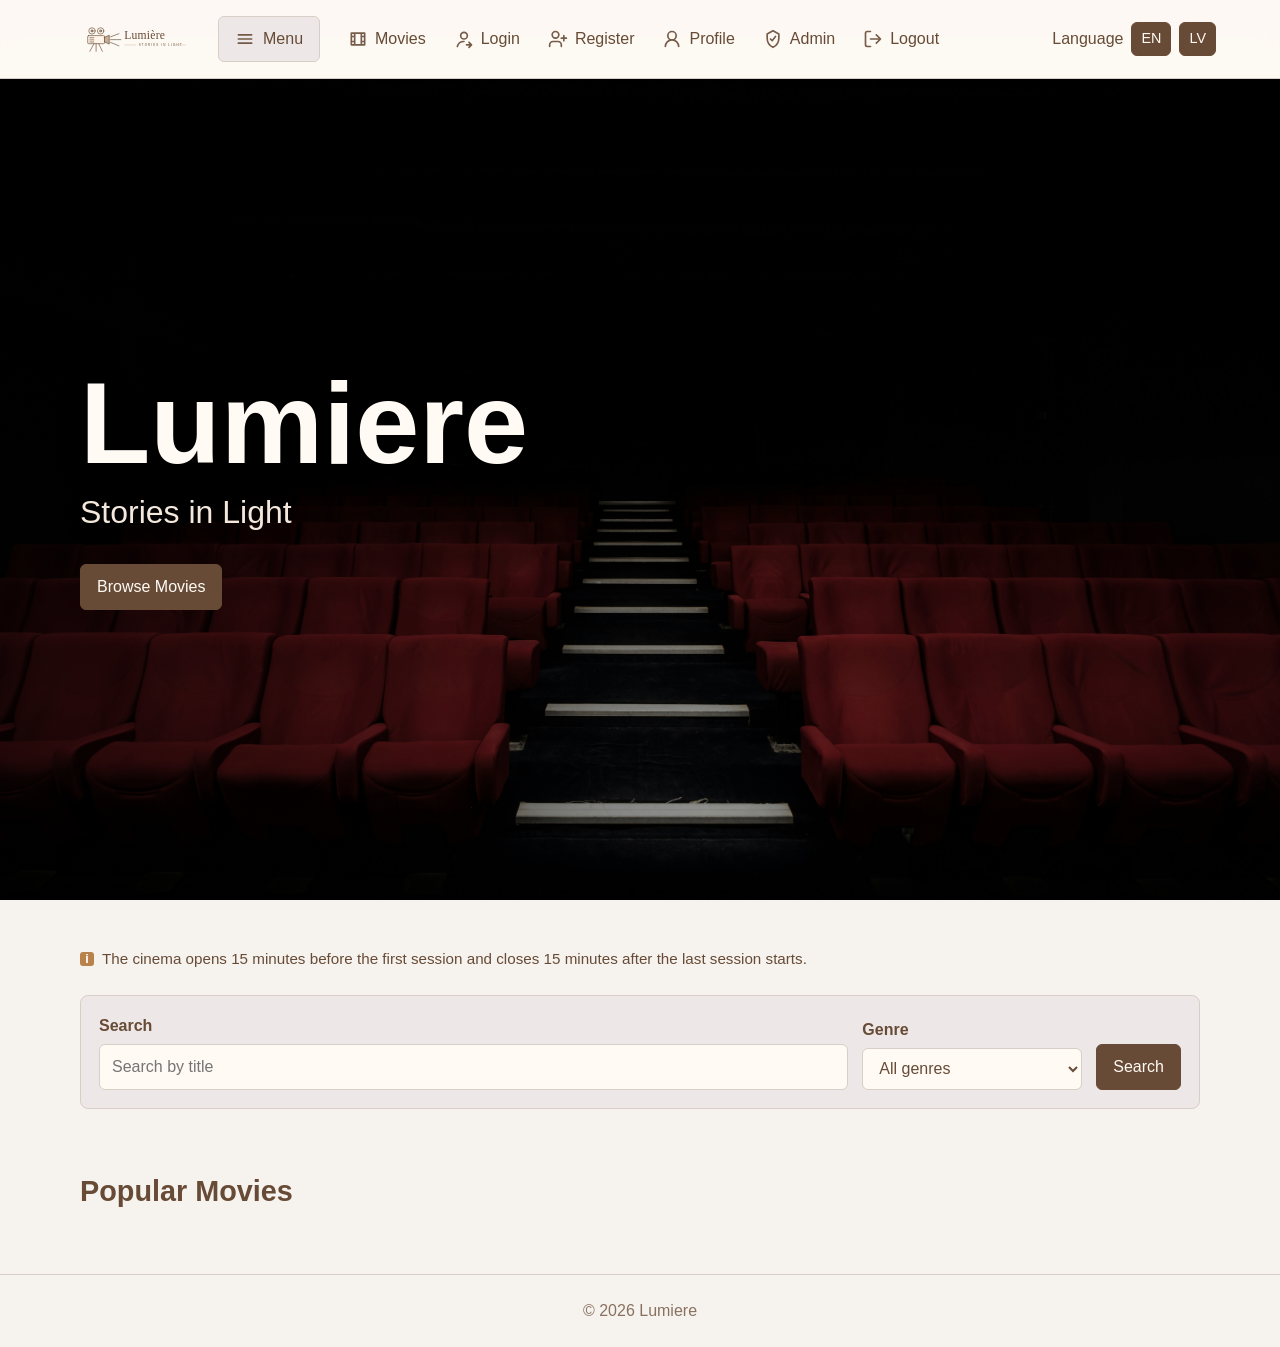
==== commit 0b4c9c18: "10" ====
--- a/index.html
+++ b/index.html
@@ -4,13 +4,15 @@
     <meta charset="utf-8" />
     <meta name="viewport" content="width=device-width, initial-scale=1" />
     <meta name="theme-color" content="#111827" />
-    <title>Kino Programma - Movies</title>
+    <title>Lumiere - Movies</title>
     <link rel="manifest" href="manifest.json" />
     <link rel="stylesheet" href="css/style.css" />
   </head>
   <body>
     <header class="topbar">
-      <a class="brand" href="index.html">Kino</a>
+      <a class="brand" href="index.html" aria-label="Lumiere home">
+        <img src="images/icons/lumiere_logo.svg" alt="Lumiere" />
+      </a>
       <button type="button" class="menu-button" onclick="toggleMenu()">
         <img
           class="nav-icon"
@@ -125,56 +127,75 @@
       </div>
     </header>
 
-    <main class="container">
+    <main>
       <section class="hero">
         <div>
-          <p class="eyebrow">Kino Programma</p>
-          <h1 data-i18n="movies">Movies</h1>
-          <p>Browse movies, choose sessions and reserve cinema tickets.</p>
-          <a class="button hero-button" href="#movieList">Browse Movies</a>
+          <h1>Lumiere</h1>
+          <p>Stories in Light</p>
+          <a
+            class="button hero-button"
+            href="#movieList"
+            data-i18n="browse_movies"
+            >Browse Movies</a
+          >
         </div>
       </section>
 
-      <p class="info-note">
-        <span class="info-icon" aria-hidden="true">i</span>
-        <span data-i18n="cinema_hours">
-          The cinema opens 15 minutes before the first session and closes 15
-          minutes after the last session starts.
-        </span>
-      </p>
-
-      <form class="filters" id="searchForm">
-        <label>
-          <span data-i18n="search">Search</span>
-          <input type="search" id="searchInput" placeholder="Search by title" />
-        </label>
-
-        <label>
-          <span data-i18n="genre">Genre</span>
-          <select id="genreSelect">
-            <option value="0">All genres</option>
-            <option value="1">Action</option>
-            <option value="2">Horror</option>
-            <option value="3">Comedy</option>
-            <option value="4">Drama</option>
-            <option value="5">Science Fiction</option>
-            <option value="6">Family Adventure</option>
-            <option value="7">Animation</option>
-            <option value="8">Fantasy</option>
-            <option value="9">Romance</option>
-            <option value="10">Thriller</option>
-            <option value="11">Crime</option>
-            <option value="12">Documentary</option>
-          </select>
-        </label>
-
-        <button type="submit" data-i18n="search">Search</button>
-      </form>
-
-      <section class="movie-grid" id="movieList"></section>
+      <div class="container">
+        <p class="info-note">
+          <span class="info-icon" aria-hidden="true">i</span>
+          <span data-i18n="cinema_hours">
+            The cinema opens 15 minutes before the first session and closes 15
+            minutes after the last session starts.
+          </span>
+        </p>
+
+        <form class="filters" id="searchForm">
+          <label>
+            <span data-i18n="search">Search</span>
+            <input
+              type="search"
+              id="searchInput"
+              placeholder="Search by title"
+            />
+          </label>
+
+          <label>
+            <span data-i18n="genre">Genre</span>
+            <select id="genreSelect">
+              <option value="0">All genres</option>
+              <option value="1">Action</option>
+              <option value="2">Horror</option>
+              <option value="3">Comedy</option>
+              <option value="4">Drama</option>
+              <option value="5">Science Fiction</option>
+              <option value="6">Family Adventure</option>
+              <option value="7">Animation</option>
+              <option value="8">Fantasy</option>
+              <option value="9">Romance</option>
+              <option value="10">Thriller</option>
+              <option value="11">Crime</option>
+              <option value="12">Documentary</option>
+            </select>
+          </label>
+
+          <button type="submit" data-i18n="search">Search</button>
+        </form>
+
+        <section class="movie-grid" id="movieList"></section>
+
+        <section class="popular-section" aria-labelledby="popularMoviesTitle">
+          <div class="section-heading">
+            <h2 id="popularMoviesTitle" data-i18n="popular_movies">
+              Popular Movies
+            </h2>
+          </div>
+          <div class="popular-grid" id="popularMovieList"></div>
+        </section>
+      </div>
     </main>
 
-    <footer class="footer">&copy; 2026 Kino Programma</footer>
+    <footer class="footer">&copy; 2026 Lumiere</footer>
     <script src="js/script.js"></script>
   </body>
 </html>
--- a/css/style.css
+++ b/css/style.css
@@ -35,7 +35,7 @@
   align-items: center;
   gap: 0;
   padding: 0 5%;
-  background: rgba(255, 250, 244, 0.96);
+  background: rgba(255, 250, 244, 0.94);
   border-bottom: 1px solid var(--line);
   position: sticky;
   top: 0;
@@ -46,14 +46,18 @@
 .brand {
   display: grid;
   place-items: center;
-  min-width: 76px;
+  min-width: 120px;
   min-height: 78px;
-  padding: 0 16px;
-  color: var(--accent);
-  background: var(--accent-2);
-  font-size: 1.35rem;
-  font-weight: 700;
+  padding: 8px 14px;
+  background: transparent;
   text-decoration: none;
+}
+
+.brand img {
+  display: block;
+  width: 100%;
+  max-width: 112px;
+  height: auto;
 }
 
 nav,
@@ -152,49 +156,59 @@
 }
 
 .hero {
-  min-height: 280px;
+  position: relative;
+  min-height: calc(100vh - 79px);
   display: flex;
   align-items: center;
   margin-bottom: 28px;
-  padding: 42px;
+  padding: 64px 5%;
   background:
     linear-gradient(
-      135deg,
-      rgba(255, 250, 244, 0.92),
-      rgba(237, 232, 231, 0.86)
+      90deg,
+      rgba(0, 0, 0, 0.68),
+      rgba(0, 0, 0, 0.34) 55%,
+      rgba(0, 0, 0, 0.5)
     ),
-    linear-gradient(45deg, var(--panel-light), var(--accent-2));
-  border: 1px solid var(--line);
-  border-radius: 18px;
-  box-shadow: 0 20px 45px rgba(103, 75, 54, 0.14);
+    url("../images/HeroSection.jpg") center / cover no-repeat;
+  border: 0;
+  border-radius: 0;
+  box-shadow: none;
 }
 
 .hero > div {
-  max-width: 680px;
+  width: min(1120px, 100%);
+  margin: 0 auto;
+  max-width: 1120px;
 }
 
 .hero h1 {
-  margin: 0 0 12px;
-  color: var(--text);
-  font-size: 3rem;
-  line-height: 1.05;
+  margin: 0 0 10px;
+  color: #fffaf4;
+  font-size: clamp(3.4rem, 9vw, 7.5rem);
+  line-height: 0.95;
+  font-weight: 700;
+  text-shadow: 0 8px 28px rgba(0, 0, 0, 0.45);
 }
 
 .hero p {
+  margin: 0;
   max-width: 640px;
-  color: var(--muted);
+  color: #f4e8dd;
+  font-size: clamp(1.3rem, 3vw, 2rem);
+  text-shadow: 0 4px 18px rgba(0, 0, 0, 0.42);
 }
 
 .hero-button {
-  margin-top: 14px;
-  background: var(--accent);
-  border-color: var(--accent);
+  margin-top: 28px;
+  background: #fffaf4;
+  border-color: #fffaf4;
+  color: var(--accent);
+}
+
+.hero-button:hover {
+  background: var(--accent-2);
+  border-color: var(--accent-2);
   color: white;
-}
-
-.hero-button:hover {
-  background: var(--muted);
-  border-color: var(--muted);
 }
 
 .info-note {
@@ -260,6 +274,17 @@
   color: var(--muted);
 }
 
+.auth-help {
+  margin: 4px 0 0;
+  color: var(--muted);
+  text-align: center;
+}
+
+.auth-help a {
+  color: var(--accent);
+  font-weight: 700;
+}
+
 input,
 select,
 textarea,
@@ -347,6 +372,37 @@
   gap: 22px;
 }
 
+.popular-section {
+  margin-top: 42px;
+}
+
+.section-heading {
+  display: flex;
+  align-items: end;
+  justify-content: space-between;
+  gap: 16px;
+  margin-bottom: 18px;
+}
+
+.section-heading h2 {
+  margin: 0;
+  color: var(--text);
+  font-size: 1.8rem;
+  line-height: 1.15;
+}
+
+.popular-grid {
+  display: grid;
+  grid-template-columns: repeat(auto-fit, minmax(220px, 1fr));
+  gap: 18px;
+}
+
+.popular-card .movie-body h3 {
+  margin: 0 0 10px;
+  font-size: 1.15rem;
+  line-height: 1.2;
+}
+
 .movie-card,
 .detail,
 .table-wrap,
@@ -574,7 +630,8 @@
 
   .brand {
     min-height: 64px;
-    min-width: 68px;
+    min-width: 108px;
+    padding: 7px 0;
   }
 
   .menu-button {
@@ -603,10 +660,11 @@
   }
 
   .hero {
-    padding: 22px;
+    min-height: calc(100vh - 139px);
+    padding: 48px 4%;
   }
 
   .hero h1 {
-    font-size: 2rem;
-  }
-}
+    font-size: 3.4rem;
+  }
+}
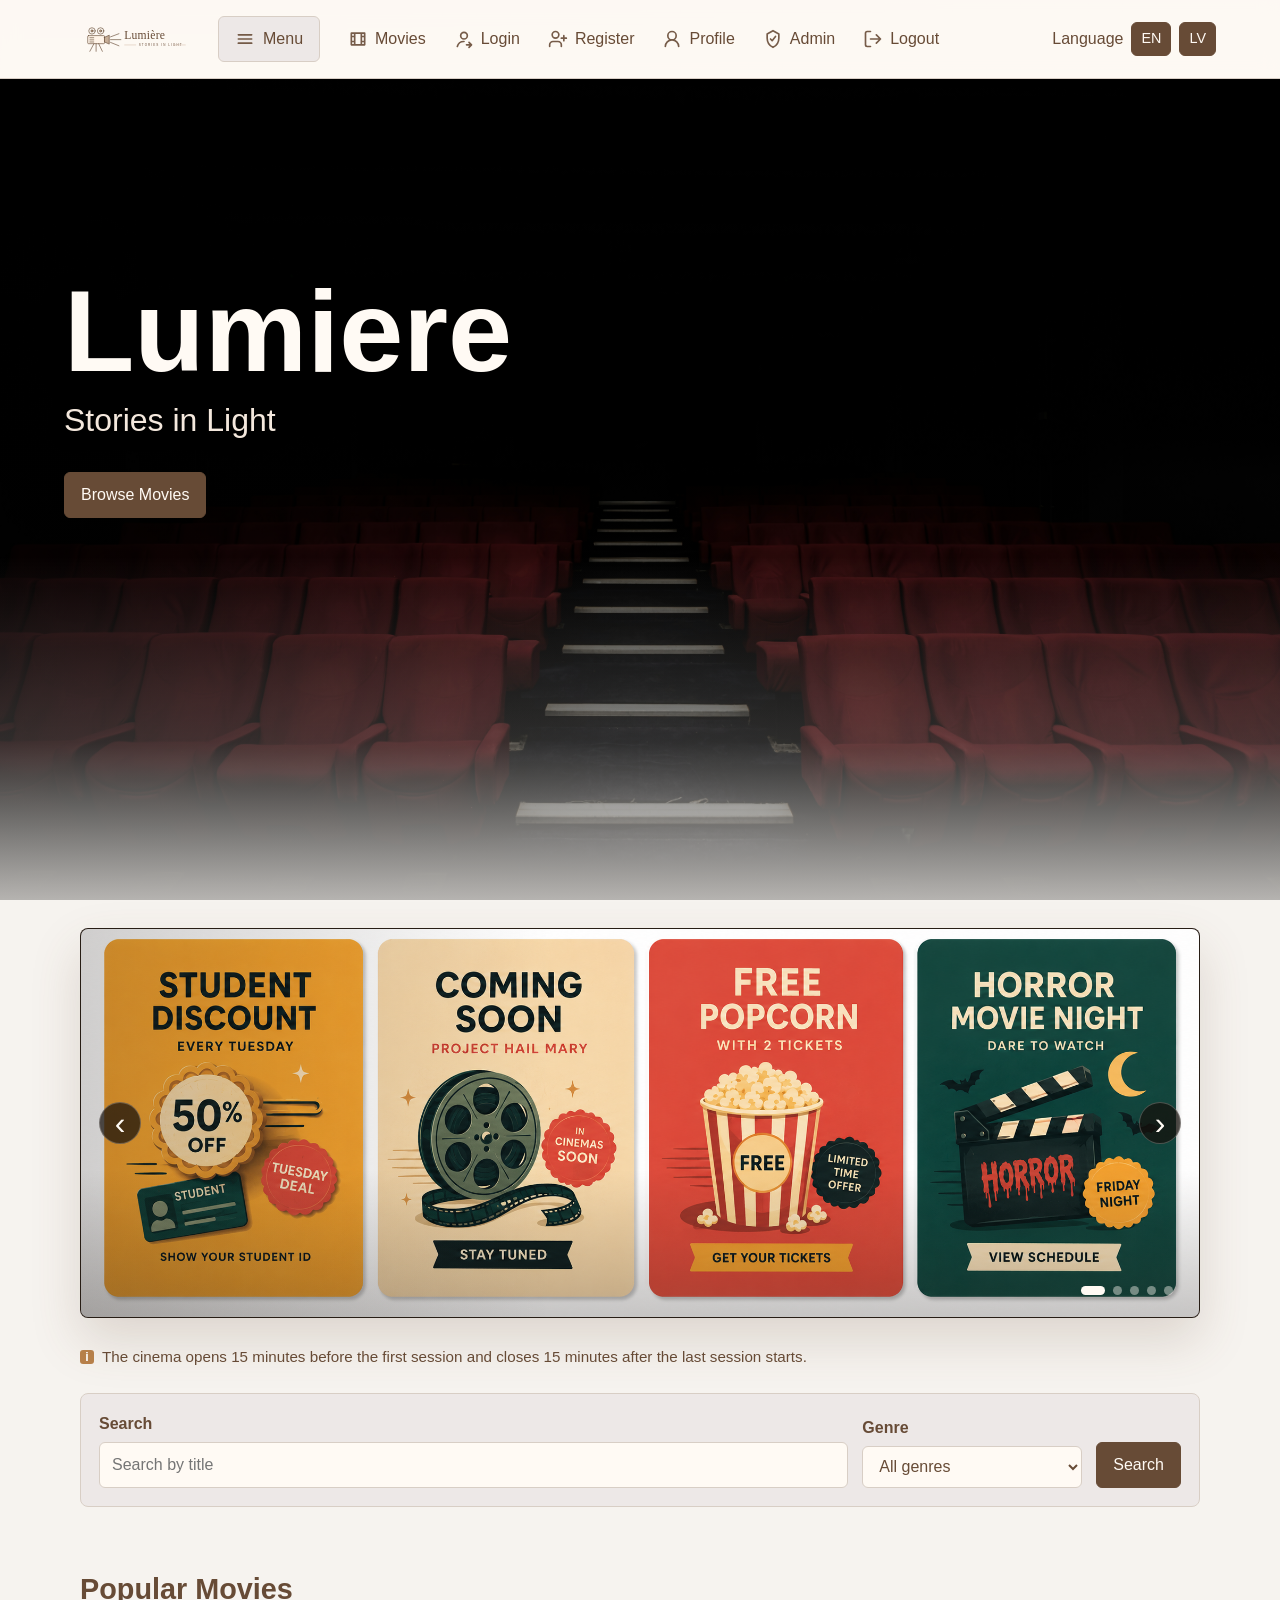
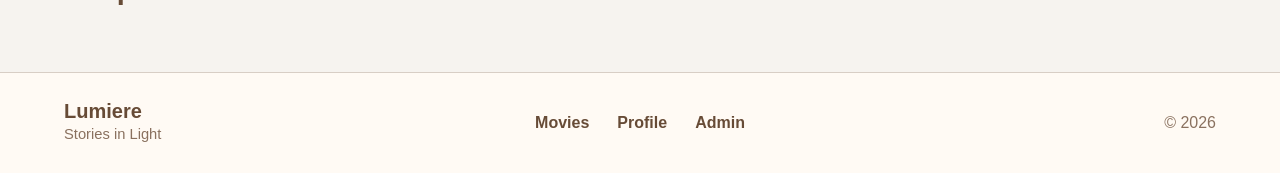
==== commit fb0f303d: "12" ====
--- a/index.html
+++ b/index.html
@@ -141,6 +141,51 @@
         </div>
       </section>
 
+      <section class="banner-section" aria-label="Cinema announcements">
+        <div class="banner-carousel" id="bannerCarousel">
+          <div class="banner-track" id="bannerTrack">
+            <div class="banner-slide is-active">
+              <img src="images/1.png" alt="Cinema banner 1" />
+            </div>
+
+            <div class="banner-slide">
+              <img src="images/2.png" alt="Cinema banner 2" />
+            </div>
+
+            <div class="banner-slide">
+              <img src="images/3.png" alt="Cinema banner 3" />
+            </div>
+
+            <div class="banner-slide">
+              <img src="images/4.png" alt="Cinema banner 4" />
+            </div>
+
+            <div class="banner-slide">
+              <img src="images/5.png" alt="Cinema banner 5" />
+            </div>
+          </div>
+
+          <button
+            type="button"
+            class="banner-arrow banner-prev"
+            id="bannerPrev"
+            aria-label="Previous banner"
+          >
+            &#8249;
+          </button>
+          <button
+            type="button"
+            class="banner-arrow banner-next"
+            id="bannerNext"
+            aria-label="Next banner"
+          >
+            &#8250;
+          </button>
+
+          <div class="banner-dots" id="bannerDots" aria-hidden="true"></div>
+        </div>
+      </section>
+
       <div class="container">
         <p class="info-note">
           <span class="info-icon" aria-hidden="true">i</span>
@@ -195,7 +240,18 @@
       </div>
     </main>
 
-    <footer class="footer">&copy; 2026 Lumiere</footer>
+    <footer class="footer">
+      <div class="footer-brand">
+        <strong>Lumiere</strong>
+        <span>Stories in Light</span>
+      </div>
+      <nav class="footer-nav" aria-label="Footer navigation">
+        <a href="index.html" data-i18n="movies">Movies</a>
+        <a href="profile.html" data-i18n="profile">Profile</a>
+        <a href="admin.html" data-i18n="admin">Admin</a>
+      </nav>
+      <p>&copy; 2026</p>
+    </footer>
     <script src="js/script.js"></script>
   </body>
 </html>
--- a/css/style.css
+++ b/css/style.css
@@ -17,12 +17,33 @@
   box-sizing: border-box;
 }
 
+html {
+  scroll-behavior: smooth;
+}
+
 body {
+  position: relative;
   margin: 0;
   font-family: Arial, Helvetica, sans-serif;
-  background: linear-gradient(180deg, #d5dce4 0, #f6f3ef 260px), var(--bg);
+  background:
+    linear-gradient(180deg, rgba(213, 220, 228, 0.86) 0, #f6f3ef 310px),
+    linear-gradient(120deg, rgba(199, 174, 151, 0.24), transparent 42%),
+    var(--bg);
   color: var(--text);
   line-height: 1.5;
+}
+
+body::before {
+  content: "";
+  position: fixed;
+  inset: 0;
+  pointer-events: none;
+  background-image:
+    linear-gradient(rgba(103, 75, 54, 0.025) 1px, transparent 1px),
+    linear-gradient(90deg, rgba(103, 75, 54, 0.018) 1px, transparent 1px);
+  background-size: 34px 34px;
+  mask-image: linear-gradient(180deg, rgba(0, 0, 0, 0.65), transparent 70%);
+  z-index: -2;
 }
 
 a {
@@ -159,25 +180,44 @@
   position: relative;
   min-height: calc(100vh - 79px);
   display: flex;
-  align-items: center;
+  align-items: flex-start;
   margin-bottom: 28px;
-  padding: 64px 5%;
+  padding: 22vh 5% 64px;
   background:
     linear-gradient(
       90deg,
-      rgba(0, 0, 0, 0.68),
-      rgba(0, 0, 0, 0.34) 55%,
+      rgba(0, 0, 0, 0.82),
+      rgba(0, 0, 0, 0.52) 42%,
       rgba(0, 0, 0, 0.5)
     ),
     url("../images/HeroSection.jpg") center / cover no-repeat;
   border: 0;
   border-radius: 0;
   box-shadow: none;
+  overflow: hidden;
+  isolation: isolate;
+}
+
+.hero::after {
+  content: "";
+  position: absolute;
+  inset: auto 0 -1px;
+  height: 42%;
+  pointer-events: none;
+  background: linear-gradient(
+    180deg,
+    transparent,
+    rgba(246, 243, 239, 0.18) 54%,
+    rgba(246, 243, 239, 0.74)
+  );
+  z-index: -1;
 }
 
 .hero > div {
+  position: relative;
+  z-index: 1;
   width: min(1120px, 100%);
-  margin: 0 auto;
+  margin: 0;
   max-width: 1120px;
 }
 
@@ -209,6 +249,116 @@
   background: var(--accent-2);
   border-color: var(--accent-2);
   color: white;
+}
+
+.banner-section {
+  width: min(1120px, 92%);
+  margin: 18px auto 8px;
+}
+
+.banner-carousel {
+  position: relative;
+  overflow: hidden;
+  height: clamp(210px, 31vw, 390px);
+  background: #1b1410;
+  border: 1px solid rgba(103, 75, 54, 0.16);
+  border-radius: 8px;
+  box-shadow: 0 22px 50px rgba(103, 75, 54, 0.18);
+}
+
+.banner-track {
+  position: relative;
+  height: 100%;
+}
+
+.banner-slide {
+  position: absolute;
+  inset: 0;
+  opacity: 0;
+  transform: scale(1.015);
+  transition:
+    opacity 0.65s ease,
+    transform 0.65s ease;
+  pointer-events: none;
+}
+
+.banner-slide::after {
+  content: "";
+  position: absolute;
+  inset: 0;
+  background:
+    linear-gradient(90deg, rgba(22, 16, 12, 0.2), transparent 42%),
+    linear-gradient(180deg, transparent 62%, rgba(22, 16, 12, 0.24));
+}
+
+.banner-slide.is-active {
+  opacity: 1;
+  transform: scale(1);
+  pointer-events: auto;
+}
+
+.banner-slide img {
+  display: block;
+  width: 100%;
+  height: 100%;
+  object-fit: cover;
+}
+
+.banner-arrow {
+  position: absolute;
+  top: 50%;
+  z-index: 2;
+  display: grid;
+  place-items: center;
+  width: 42px;
+  height: 42px;
+  min-height: 42px;
+  padding: 0;
+  color: #fffaf4;
+  background: rgba(22, 16, 12, 0.72);
+  border: 1px solid rgba(255, 250, 244, 0.24);
+  border-radius: 50%;
+  font-size: 2rem;
+  line-height: 1;
+  transform: translateY(-50%);
+}
+
+.banner-arrow:hover {
+  background: var(--accent);
+  border-color: var(--accent);
+}
+
+.banner-prev {
+  left: 18px;
+}
+
+.banner-next {
+  right: 18px;
+}
+
+.banner-dots {
+  position: absolute;
+  right: 26px;
+  bottom: 22px;
+  z-index: 2;
+  display: flex;
+  gap: 8px;
+}
+
+.banner-dot {
+  width: 9px;
+  height: 9px;
+  border-radius: 50%;
+  background: rgba(255, 250, 244, 0.42);
+  transition:
+    width 0.2s ease,
+    background-color 0.2s ease;
+}
+
+.banner-dot.is-active {
+  width: 24px;
+  background: #fffaf4;
+  border-radius: 999px;
 }
 
 .info-note {
@@ -235,11 +385,19 @@
 
 .eyebrow,
 .tag {
-  margin: 0 0 6px;
+  display: inline-flex;
+  align-items: center;
+  width: fit-content;
+  min-height: 28px;
+  margin: 0 0 10px;
+  padding: 4px 10px;
   color: var(--warn);
+  background: rgba(185, 130, 75, 0.14);
+  border: 1px solid rgba(185, 130, 75, 0.32);
+  border-radius: 999px;
   font-weight: 700;
   text-transform: uppercase;
-  font-size: 0.78rem;
+  font-size: 0.74rem;
 }
 
 .filters,
@@ -500,6 +658,54 @@
   align-items: start;
 }
 
+.trailer-button {
+  display: inline-flex;
+  align-items: center;
+  gap: 10px;
+  min-height: 48px;
+  margin-top: 10px;
+  padding: 8px 18px 8px 10px;
+  color: #fffaf4;
+  background: #161616;
+  border: 1px solid rgba(255, 250, 244, 0.18);
+  border-radius: 999px;
+  box-shadow: 0 14px 28px rgba(22, 22, 22, 0.18);
+  font-weight: 700;
+  text-decoration: none;
+  transition:
+    transform 0.2s ease,
+    background-color 0.2s ease,
+    box-shadow 0.2s ease;
+}
+
+.trailer-button:hover {
+  color: #fffaf4;
+  background: var(--danger);
+  transform: translateY(-2px);
+  box-shadow: 0 18px 34px rgba(154, 88, 72, 0.24);
+}
+
+.trailer-play {
+  position: relative;
+  display: inline-grid;
+  place-items: center;
+  width: 32px;
+  height: 32px;
+  flex: 0 0 auto;
+  background: #fffaf4;
+  border-radius: 50%;
+}
+
+.trailer-play::before {
+  content: "";
+  width: 0;
+  height: 0;
+  margin-left: 3px;
+  border-top: 7px solid transparent;
+  border-bottom: 7px solid transparent;
+  border-left: 11px solid #161616;
+}
+
 .sessions,
 .stats {
   display: grid;
@@ -532,6 +738,58 @@
   border: 1px solid var(--line);
   border-radius: 8px;
   background: var(--soft);
+}
+
+.session-heading {
+  display: flex;
+  align-items: center;
+  gap: 10px;
+  flex-wrap: wrap;
+}
+
+.session-time-chip {
+  display: inline-flex;
+  align-items: center;
+  justify-content: center;
+  min-width: 84px;
+  min-height: 42px;
+  padding: 8px 16px;
+  color: #fffaf4;
+  background: var(--accent);
+  border: 1px solid rgba(103, 75, 54, 0.2);
+  border-radius: 999px;
+  box-shadow: 0 10px 22px rgba(103, 75, 54, 0.18);
+  font-size: 1.05rem;
+  font-weight: 700;
+}
+
+.session-status {
+  display: inline-flex;
+  align-items: center;
+  min-height: 28px;
+  padding: 4px 9px;
+  border-radius: 999px;
+  font-size: 0.82rem;
+  font-weight: 700;
+  vertical-align: middle;
+}
+
+.session-status.is-available {
+  color: #31543a;
+  background: rgba(95, 140, 104, 0.16);
+  border: 1px solid rgba(95, 140, 104, 0.42);
+}
+
+.session-status.is-low {
+  color: #7a4d1f;
+  background: rgba(185, 130, 75, 0.18);
+  border: 1px solid rgba(185, 130, 75, 0.44);
+}
+
+.session-status.is-sold-out {
+  color: #7b372d;
+  background: rgba(154, 88, 72, 0.16);
+  border: 1px solid rgba(154, 88, 72, 0.44);
 }
 
 .session-language {
@@ -608,11 +866,74 @@
   margin: 0;
 }
 
+.empty-state {
+  grid-column: 1 / -1;
+  display: grid;
+  justify-items: center;
+  gap: 6px;
+  padding: 34px 20px;
+  color: var(--muted);
+  background: var(--soft);
+  border: 1px dashed var(--accent-2);
+  border-radius: 8px;
+  text-align: center;
+}
+
+.empty-state-icon {
+  font-size: 2rem;
+  line-height: 1;
+}
+
+.empty-state h2 {
+  margin: 0;
+  color: var(--text);
+  font-size: 1.25rem;
+}
+
+.empty-state p {
+  margin: 0;
+}
+
 .footer {
-  padding: 24px 5%;
+  display: grid;
+  grid-template-columns: 1fr auto 1fr;
+  align-items: center;
+  gap: 20px;
+  padding: 28px 5%;
   color: var(--muted);
+  background: var(--soft);
   border-top: 1px solid var(--line);
-  text-align: center;
+}
+
+.footer-brand {
+  display: grid;
+  gap: 2px;
+}
+
+.footer-brand strong {
+  color: var(--text);
+  font-size: 1.25rem;
+  line-height: 1;
+}
+
+.footer-brand span {
+  color: var(--muted);
+  font-size: 0.92rem;
+}
+
+.footer-nav {
+  justify-content: center;
+  padding: 0;
+}
+
+.footer-nav a {
+  color: var(--text);
+  font-weight: 700;
+}
+
+.footer p {
+  justify-self: end;
+  margin: 0;
 }
 
 @media (max-width: 760px) {
@@ -659,9 +980,47 @@
     grid-column: 1 / -1;
   }
 
+  .banner-section {
+    margin-top: 12px;
+  }
+
+  .banner-carousel {
+    height: clamp(190px, 58vw, 300px);
+  }
+
+  .banner-arrow {
+    top: auto;
+    bottom: 18px;
+    transform: none;
+  }
+
+  .banner-prev {
+    left: 18px;
+  }
+
+  .banner-next {
+    right: 18px;
+  }
+
+  .banner-dots {
+    right: 50%;
+    bottom: 32px;
+    transform: translateX(50%);
+  }
+
+  .footer {
+    grid-template-columns: 1fr;
+    justify-items: center;
+    text-align: center;
+  }
+
+  .footer p {
+    justify-self: center;
+  }
+
   .hero {
     min-height: calc(100vh - 139px);
-    padding: 48px 4%;
+    padding: 16vh 4% 48px;
   }
 
   .hero h1 {
